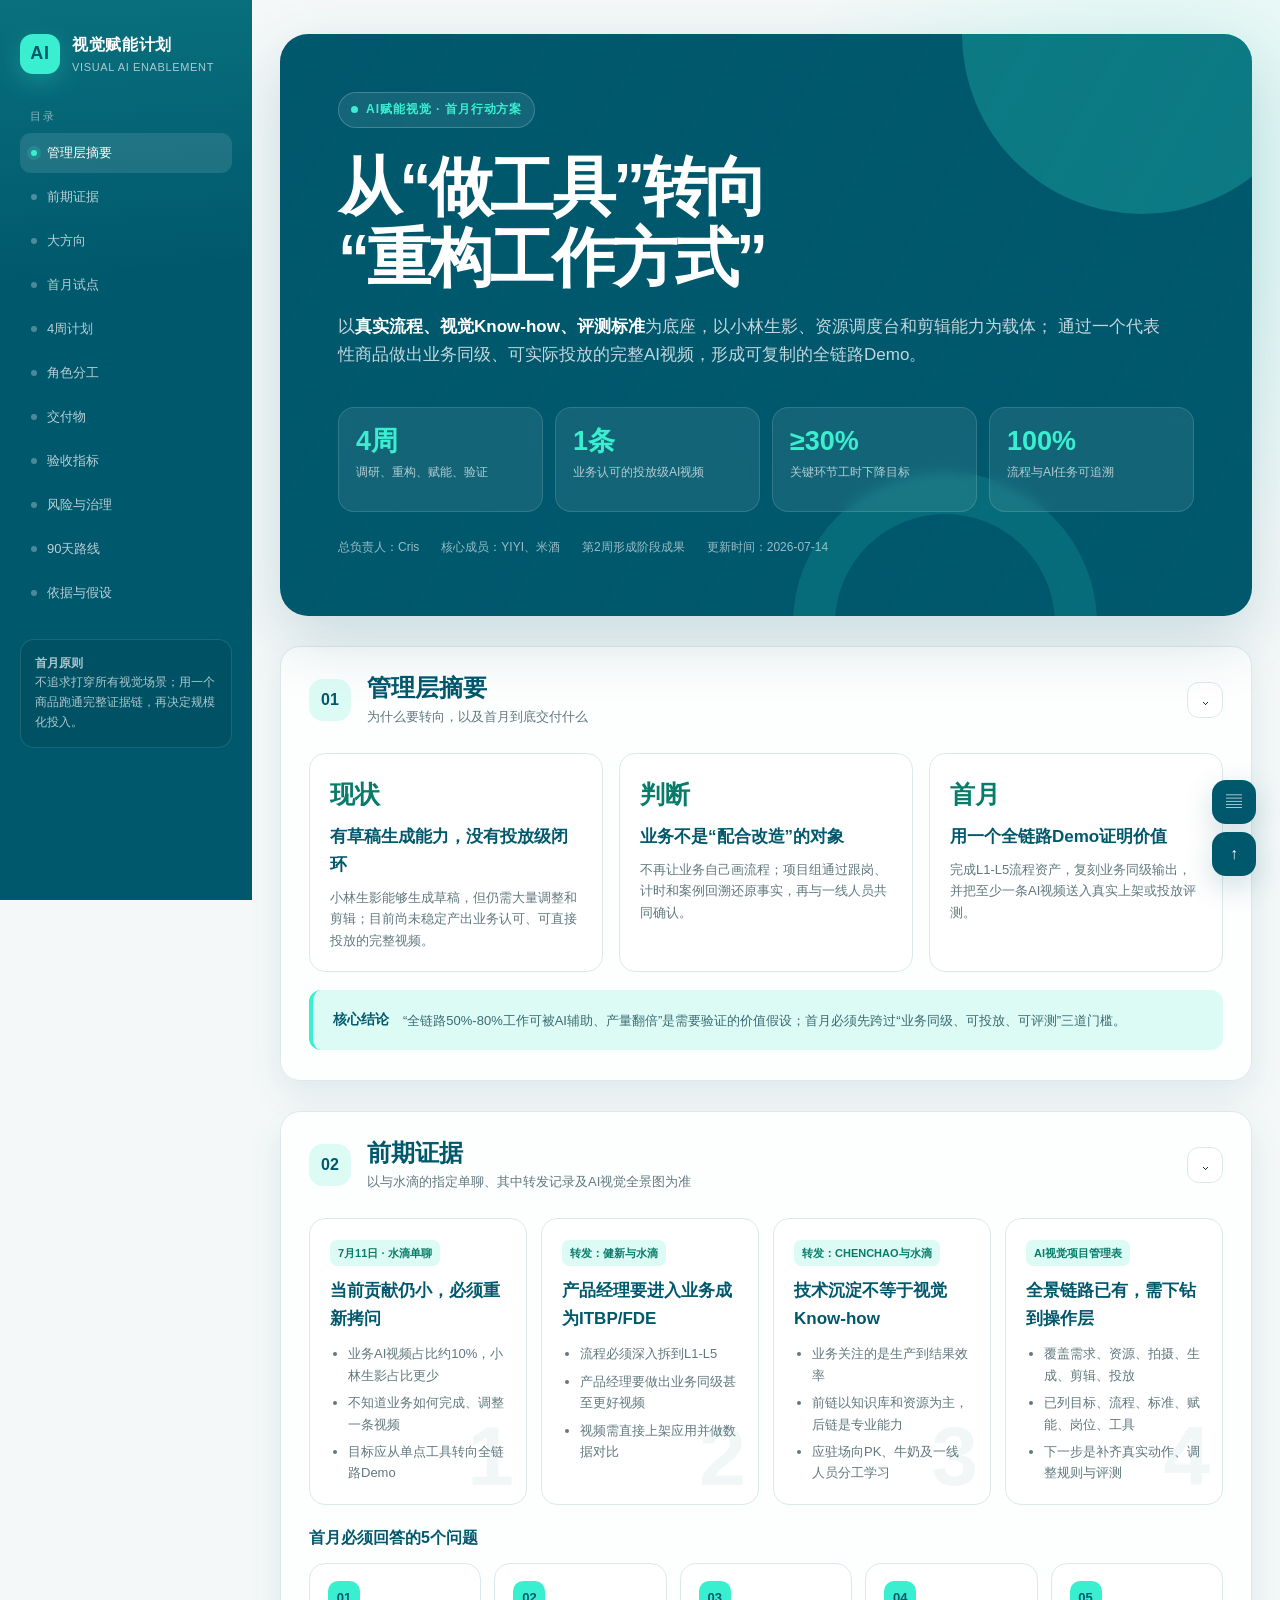
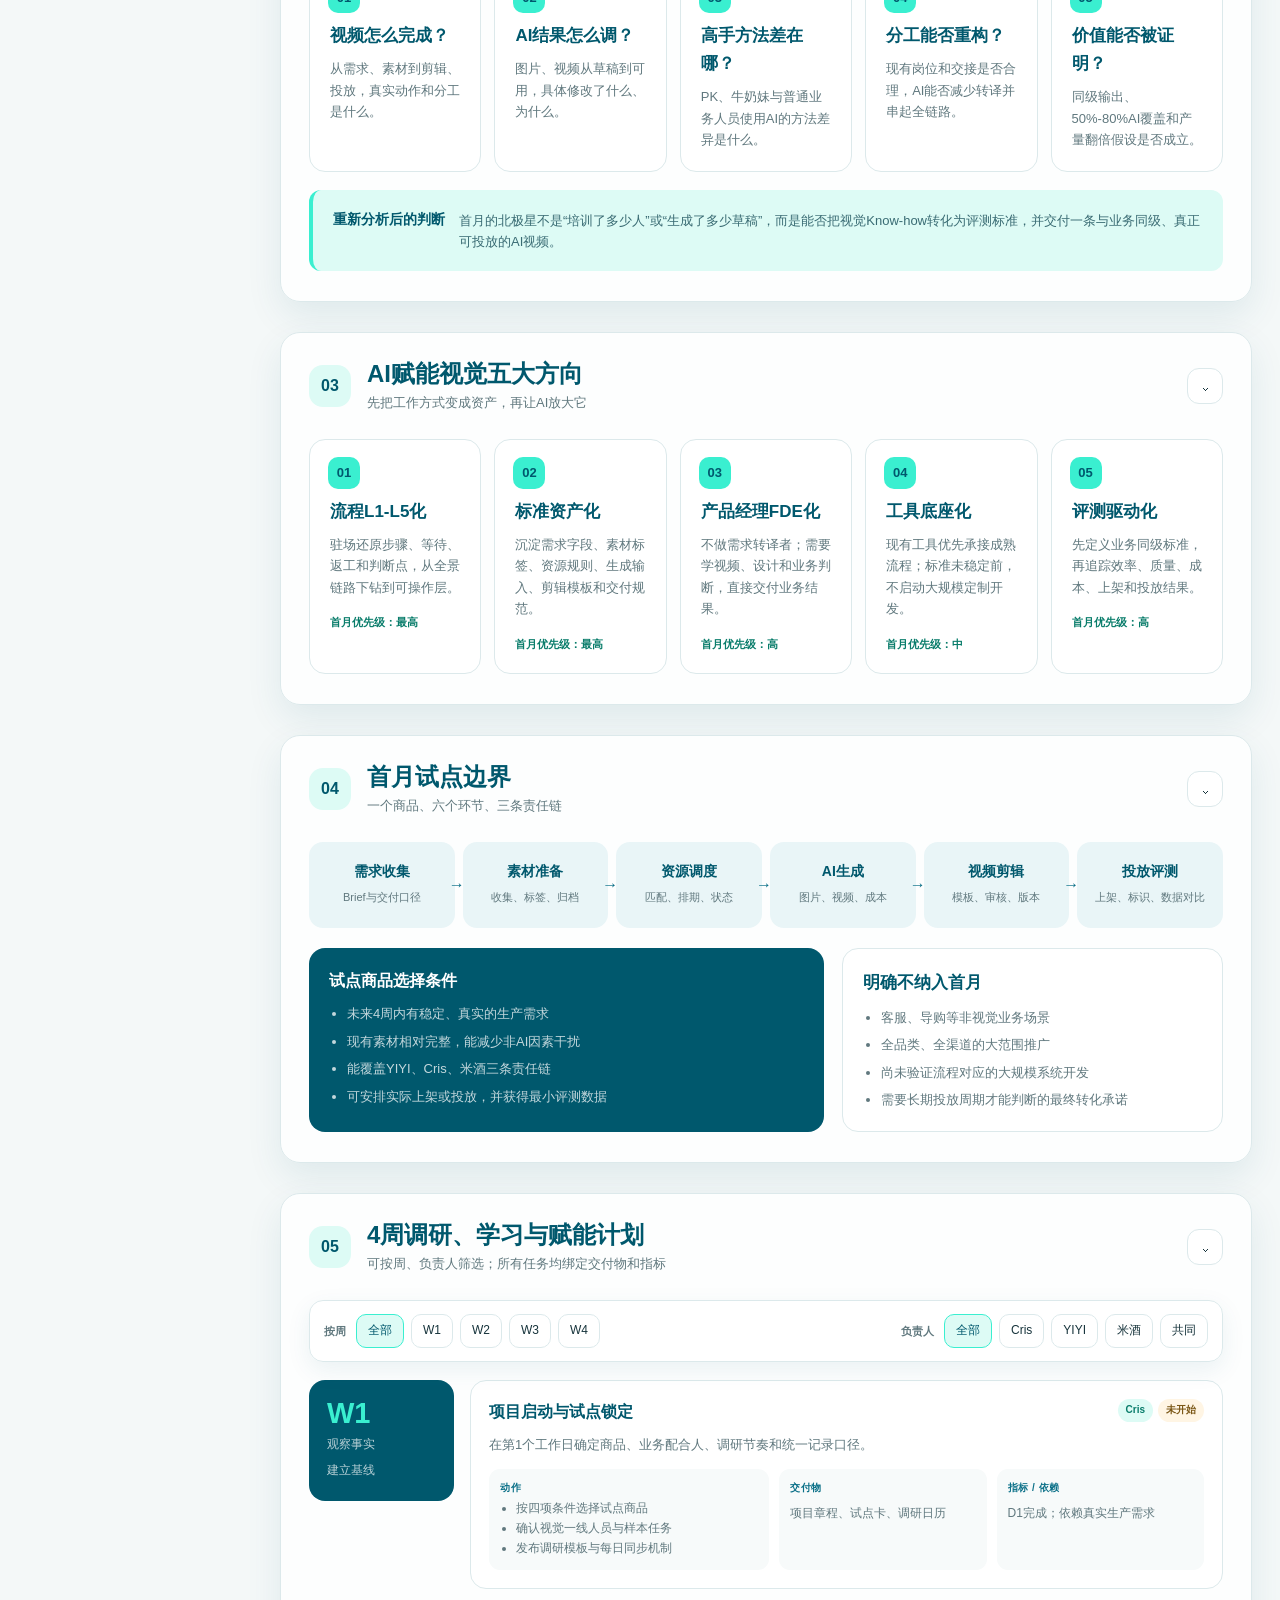
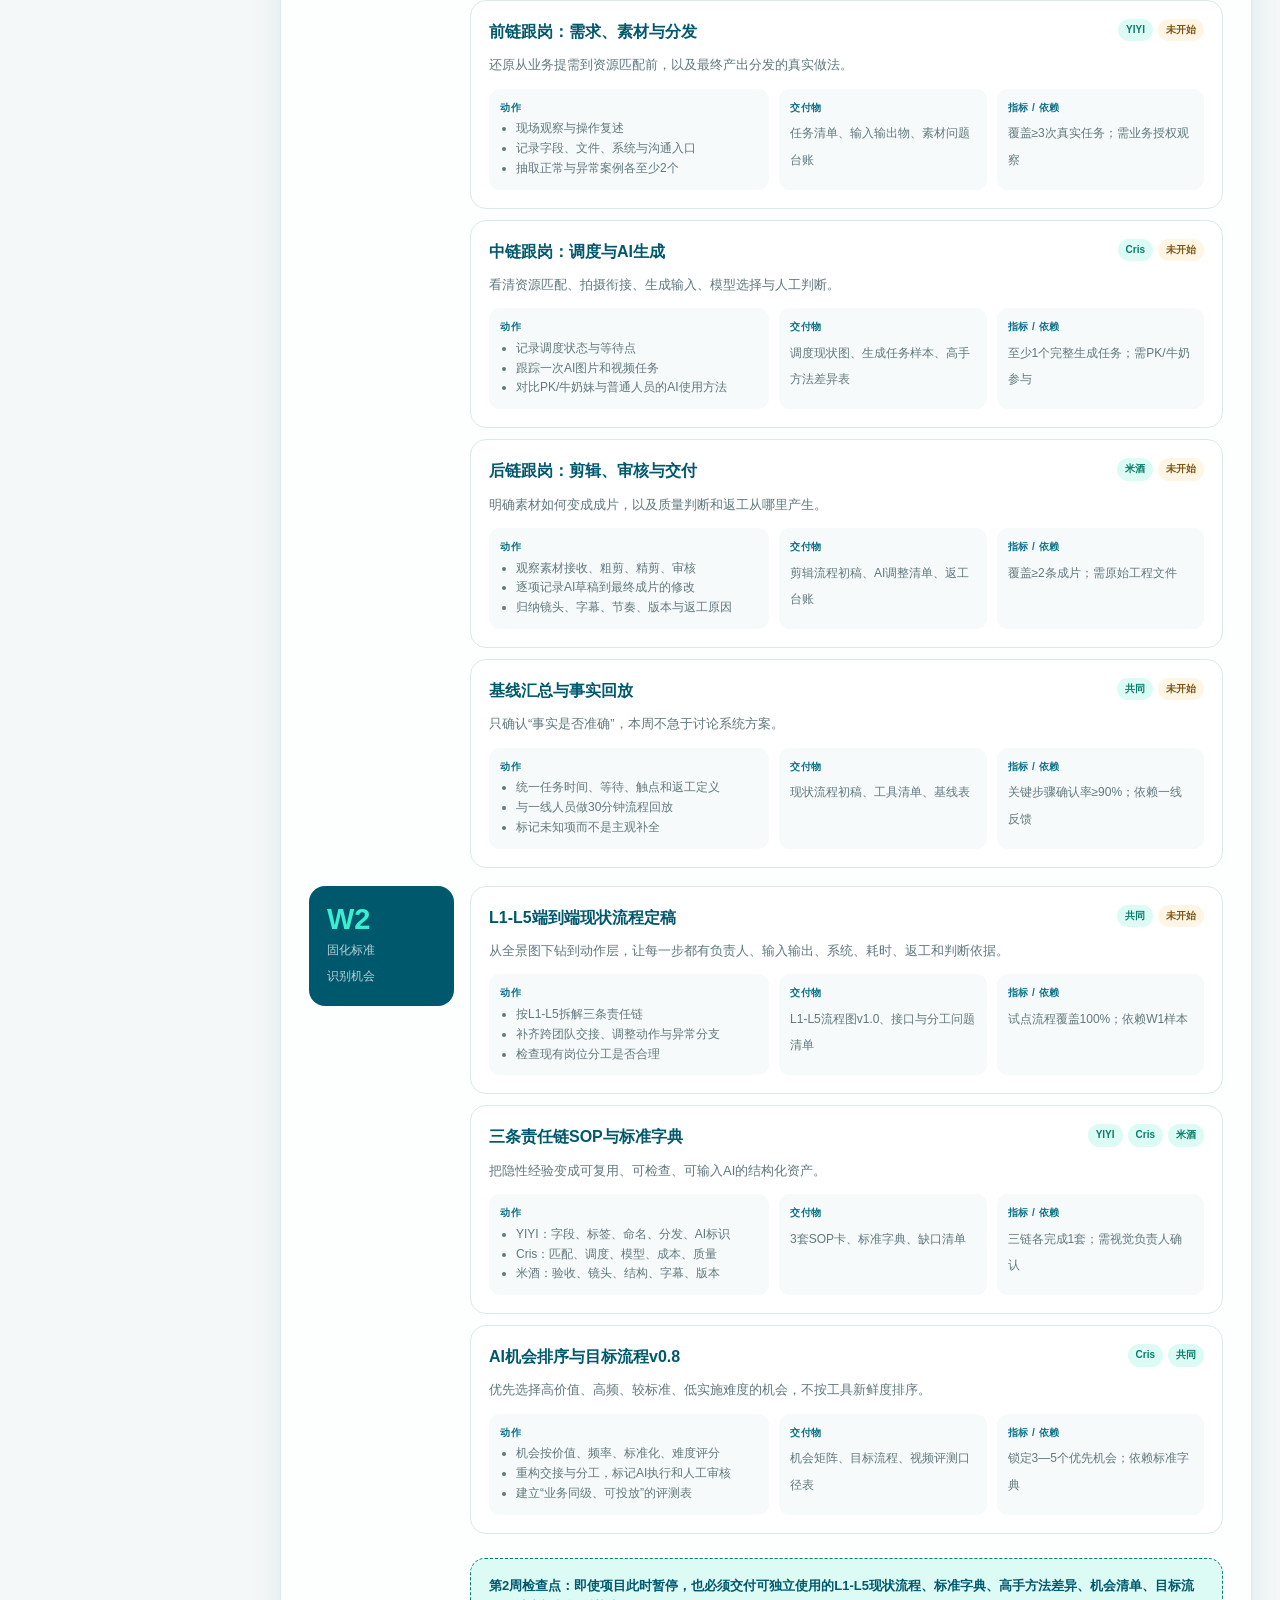
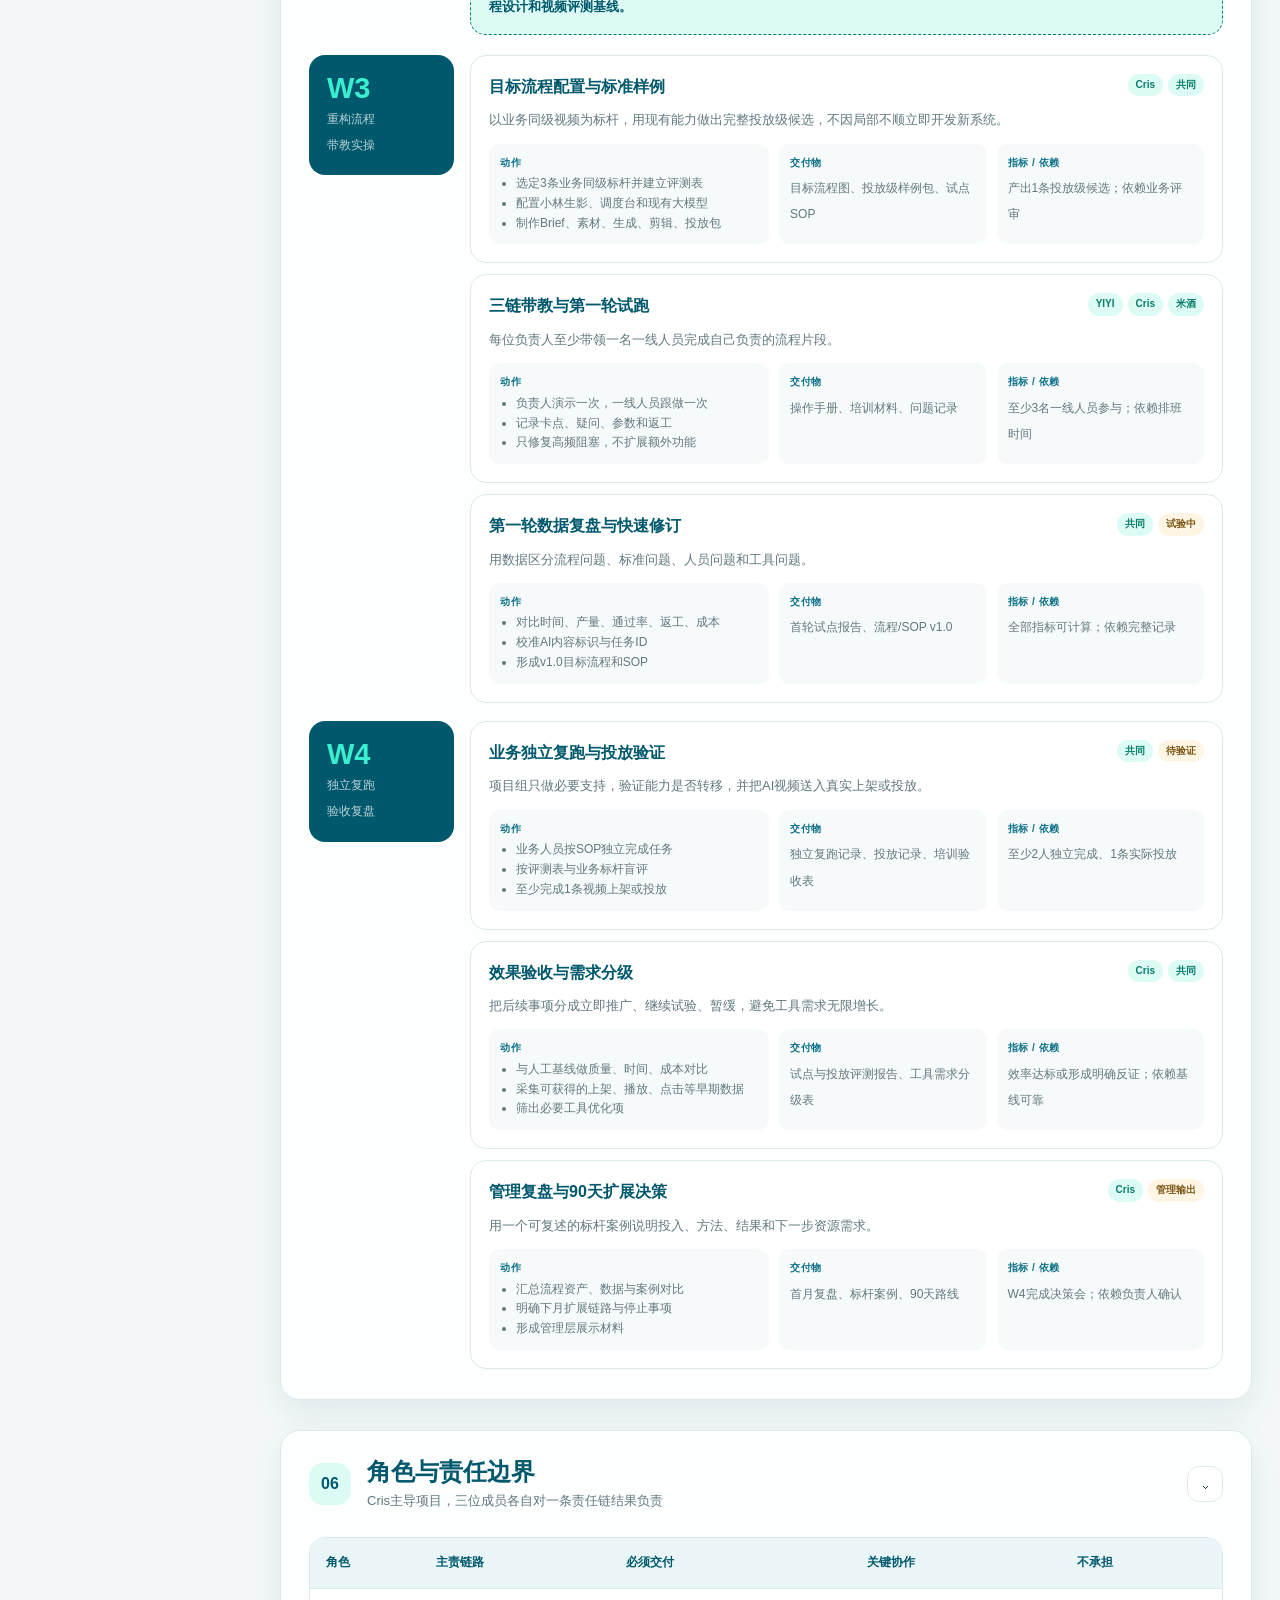
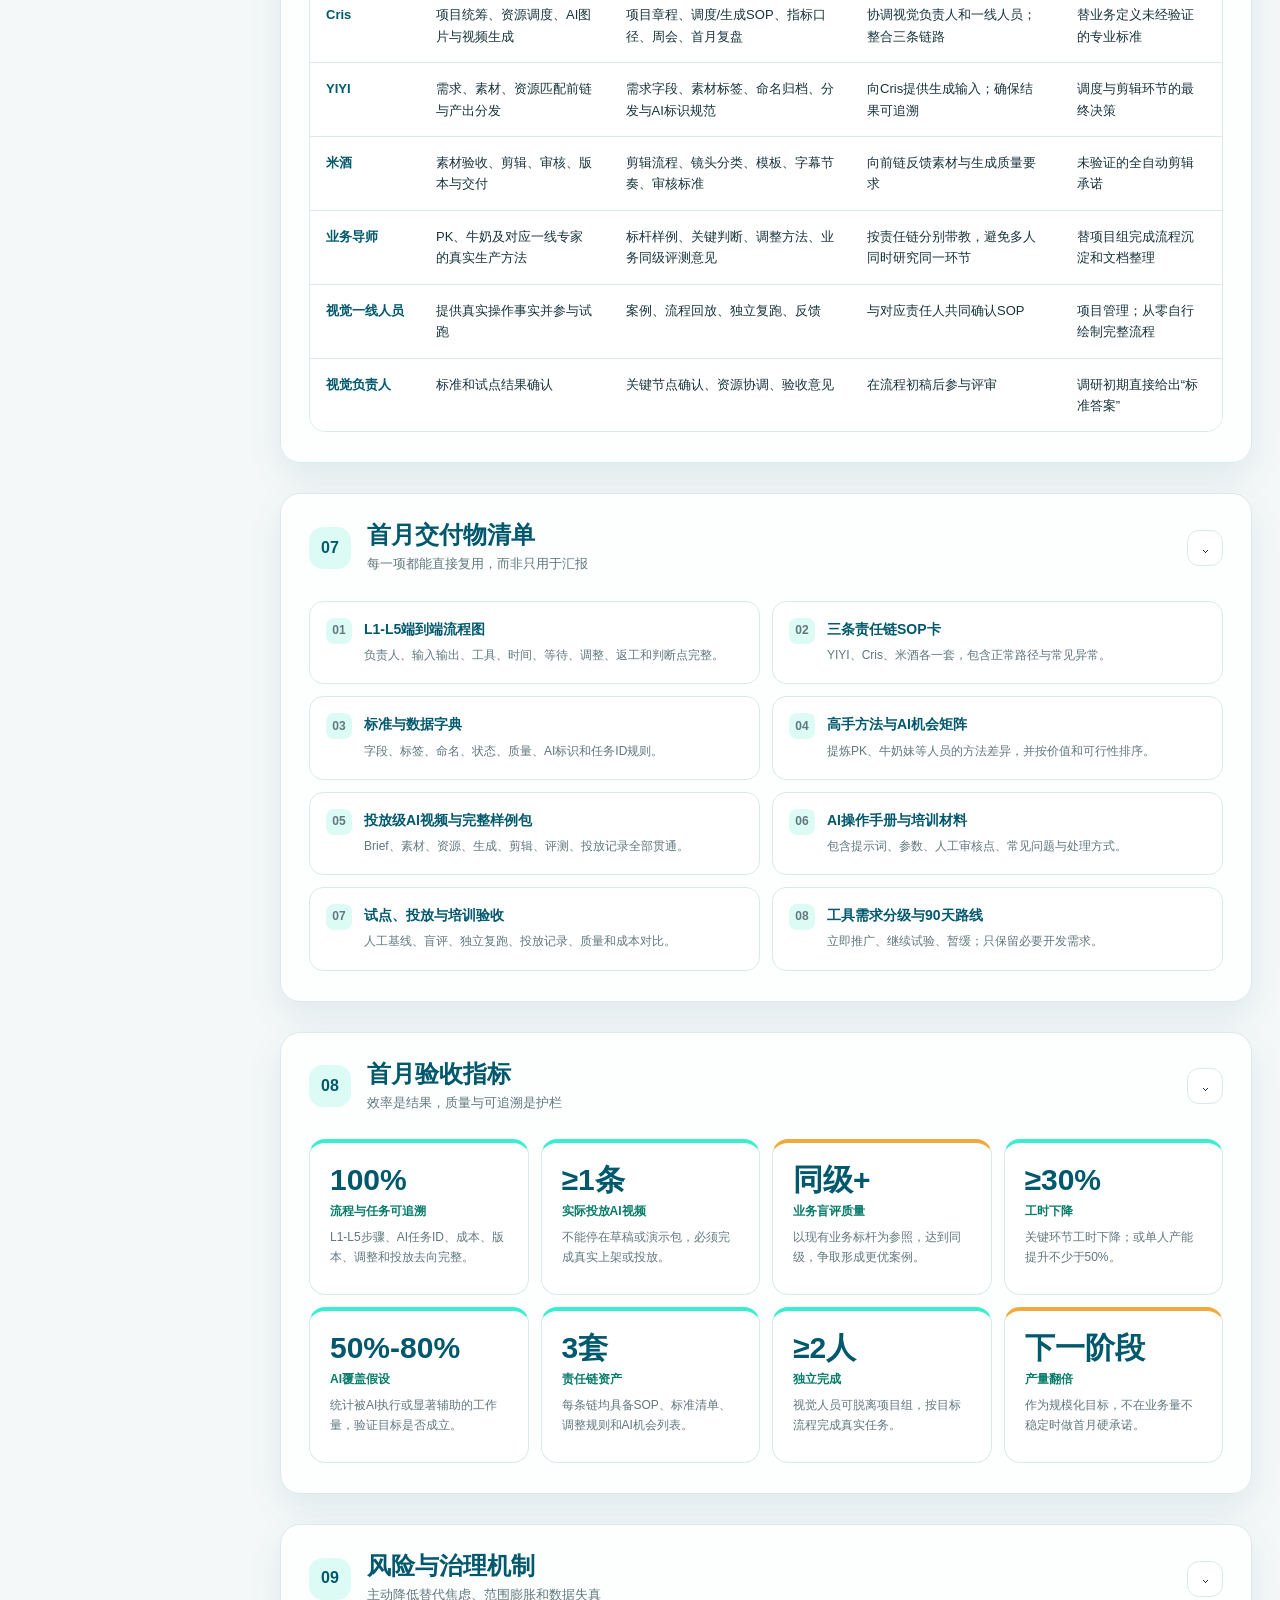
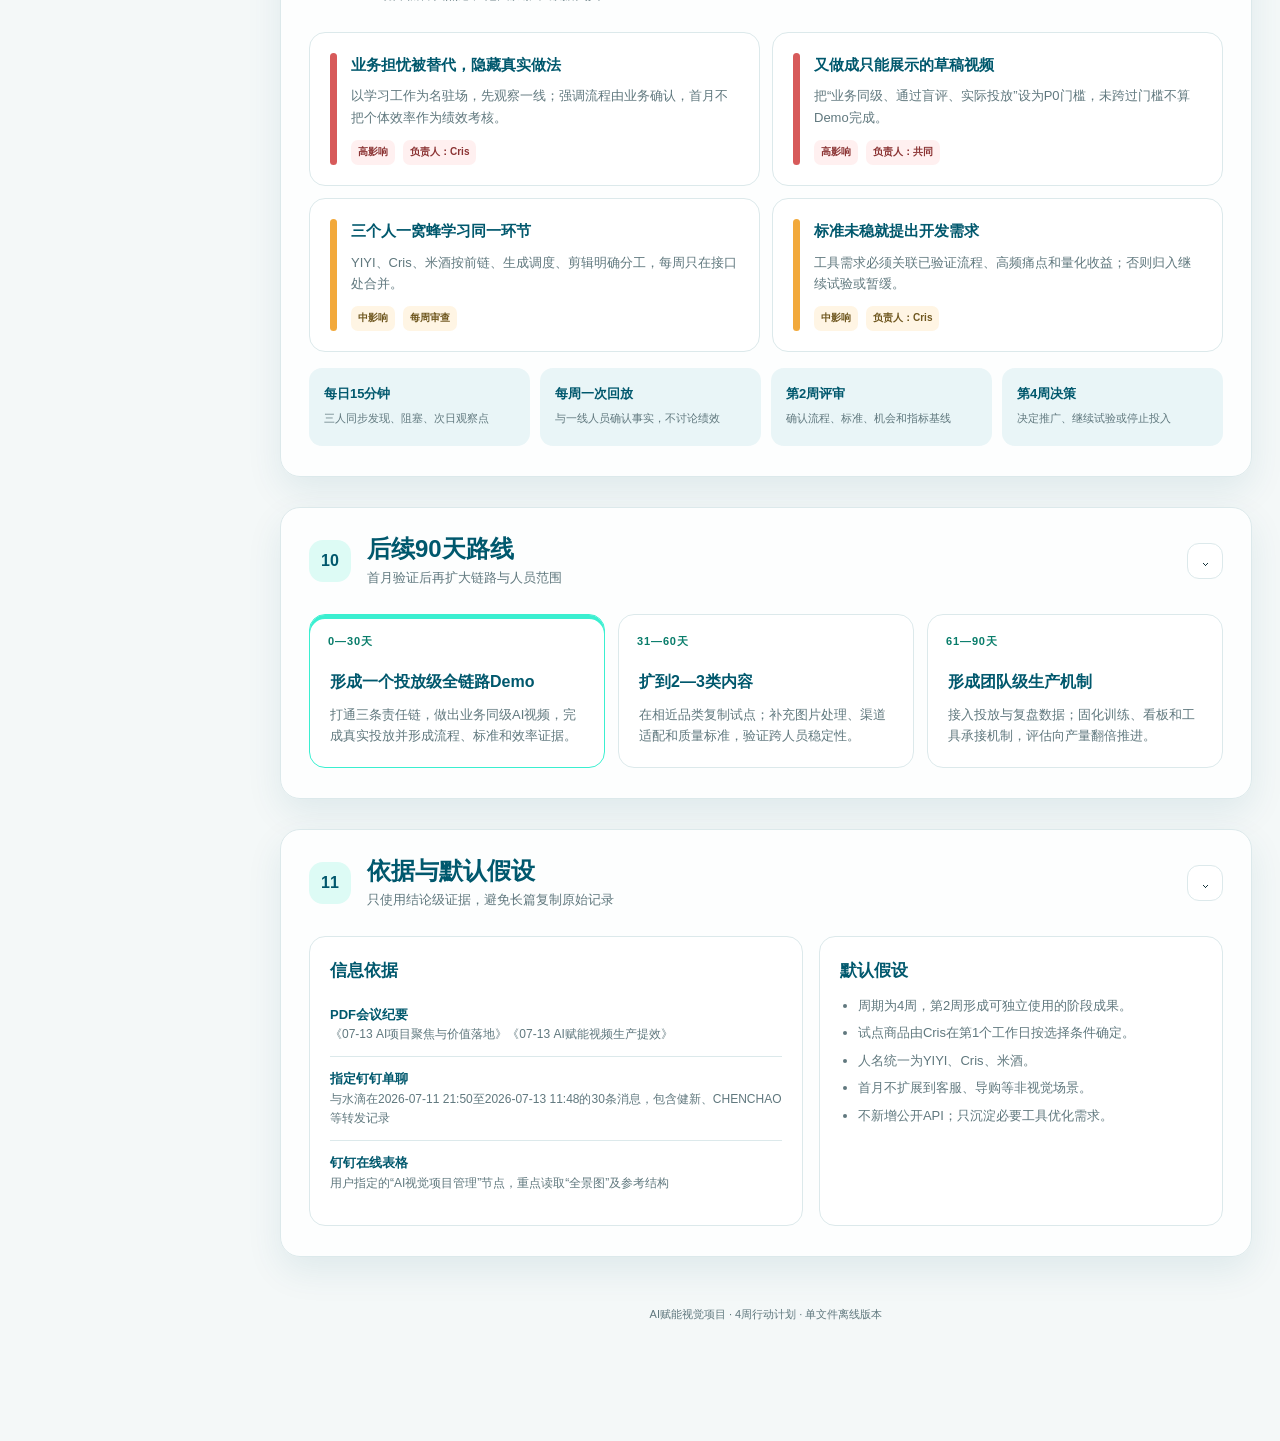
==== ai-visual-action-plan/index.html @ 8aa8d001 "feat: add AI visual enablement action plan" ====
<!doctype html>
<html lang="zh-CN">
<head>
  <meta charset="utf-8">
  <meta name="viewport" content="width=device-width, initial-scale=1">
  <meta name="description" content="AI赋能视觉大方向、首月试点与4周调研学习赋能计划">
  <title>AI赋能视觉大方向与4周行动计划</title>
  <style>
    :root {
      --green: #3AEFD0;
      --green-soft: #DDFBF5;
      --green-deep: #087C6A;
      --blue: #00586D;
      --blue-2: #0B7088;
      --blue-soft: #E9F5F7;
      --ink: #17343C;
      --muted: #60787E;
      --line: #DCE9EB;
      --surface: #FFFFFF;
      --bg: #F4F8F8;
      --amber: #F2A93B;
      --amber-soft: #FFF5E4;
      --red: #D75A5A;
      --red-soft: #FFF0F0;
      --shadow: 0 14px 36px rgba(0, 88, 109, .09);
      --radius: 20px;
      --sidebar: 252px;
    }

    * { box-sizing: border-box; }
    html { scroll-behavior: smooth; }
    body {
      margin: 0;
      color: var(--ink);
      background:
        radial-gradient(circle at 90% 2%, rgba(58, 239, 208, .16), transparent 24rem),
        var(--bg);
      font-family: "Microsoft YaHei", "PingFang SC", "Noto Sans CJK SC", Arial, sans-serif;
      line-height: 1.65;
    }
    button, input { font: inherit; }
    button { color: inherit; }
    a { color: inherit; }
    :focus-visible { outline: 3px solid rgba(58, 239, 208, .75); outline-offset: 3px; }

    .scroll-progress {
      position: fixed;
      inset: 0 auto auto 0;
      z-index: 100;
      width: 0;
      height: 4px;
      background: linear-gradient(90deg, var(--green), #8FF9E8);
      box-shadow: 0 0 16px rgba(58, 239, 208, .7);
    }

    .layout { min-height: 100vh; }
    .sidebar {
      position: fixed;
      inset: 0 auto 0 0;
      z-index: 20;
      width: var(--sidebar);
      padding: 32px 20px 24px;
      color: #fff;
      background:
        linear-gradient(175deg, rgba(58, 239, 208, .16), transparent 31%),
        var(--blue);
      overflow-y: auto;
    }
    .brand {
      display: flex;
      align-items: center;
      gap: 12px;
      margin-bottom: 30px;
      font-weight: 800;
      letter-spacing: .04em;
    }
    .brand-mark {
      display: grid;
      place-items: center;
      width: 40px;
      height: 40px;
      border-radius: 13px;
      color: var(--blue);
      background: var(--green);
      font-size: 18px;
      box-shadow: 0 8px 24px rgba(58, 239, 208, .25);
    }
    .brand small { display: block; color: rgba(255,255,255,.65); font-size: 11px; font-weight: 500; }
    .side-label {
      margin: 20px 10px 8px;
      color: rgba(255,255,255,.52);
      font-size: 11px;
      letter-spacing: .16em;
    }
    .toc { display: grid; gap: 4px; }
    .toc a {
      display: flex;
      align-items: center;
      gap: 10px;
      min-height: 40px;
      padding: 8px 11px;
      border-radius: 11px;
      color: rgba(255,255,255,.72);
      text-decoration: none;
      font-size: 13px;
      transition: .2s ease;
    }
    .toc a::before {
      content: "";
      width: 6px;
      height: 6px;
      border-radius: 50%;
      background: rgba(255,255,255,.3);
    }
    .toc a:hover, .toc a.active { color: #fff; background: rgba(255,255,255,.11); }
    .toc a.active::before { background: var(--green); box-shadow: 0 0 0 4px rgba(58,239,208,.16); }
    .side-note {
      margin-top: 26px;
      padding: 14px;
      border: 1px solid rgba(255,255,255,.12);
      border-radius: 14px;
      color: rgba(255,255,255,.68);
      background: rgba(0,0,0,.08);
      font-size: 12px;
    }

    .main { margin-left: var(--sidebar); }
    .content { width: calc(100% - 56px); max-width: 1180px; margin: 0 auto; padding: 34px 0 96px; }
    .mobile-toc { display: none; }

    .hero {
      position: relative;
      overflow: hidden;
      min-height: 480px;
      padding: 58px;
      border-radius: 28px;
      color: #fff;
      background:
        linear-gradient(120deg, rgba(0, 88, 109, .96), rgba(0, 88, 109, .8)),
        var(--blue);
      box-shadow: 0 24px 64px rgba(0,88,109,.18);
    }
    .hero::before, .hero::after {
      content: "";
      position: absolute;
      border-radius: 50%;
      pointer-events: none;
    }
    .hero::before { width: 360px; height: 360px; right: -70px; top: -180px; background: rgba(58,239,208,.22); }
    .hero::after { width: 220px; height: 220px; right: 155px; bottom: -160px; border: 42px solid rgba(58,239,208,.13); }
    .eyebrow {
      display: inline-flex;
      align-items: center;
      gap: 8px;
      padding: 7px 12px;
      border: 1px solid rgba(255,255,255,.2);
      border-radius: 999px;
      color: var(--green);
      background: rgba(255,255,255,.08);
      font-size: 12px;
      font-weight: 700;
      letter-spacing: .08em;
    }
    .eyebrow::before { content: ""; width: 7px; height: 7px; border-radius: 50%; background: currentColor; }
    .hero h1 {
      max-width: 820px;
      margin: 24px 0 18px;
      font-size: clamp(38px, 5vw, 66px);
      line-height: 1.12;
      letter-spacing: -.04em;
    }
    .hero-lead { max-width: 830px; margin: 0; color: rgba(255,255,255,.76); font-size: 17px; }
    .hero-lead strong { color: #fff; }
    .hero-metrics { display: grid; grid-template-columns: repeat(4, minmax(0, 1fr)); gap: 12px; margin-top: 38px; }
    .hero-metric {
      position: relative;
      z-index: 1;
      min-height: 105px;
      padding: 17px;
      border: 1px solid rgba(255,255,255,.13);
      border-radius: 16px;
      background: rgba(255,255,255,.075);
      backdrop-filter: blur(6px);
    }
    .hero-metric b { display: block; color: var(--green); font-size: 27px; line-height: 1.2; }
    .hero-metric span { color: rgba(255,255,255,.68); font-size: 12px; }
    .hero-footer { display: flex; flex-wrap: wrap; gap: 10px 22px; margin-top: 26px; color: rgba(255,255,255,.6); font-size: 12px; }

    .section {
      margin-top: 30px;
      border: 1px solid var(--line);
      border-radius: var(--radius);
      background: rgba(255,255,255,.86);
      box-shadow: var(--shadow);
      scroll-margin-top: 18px;
    }
    .section-heading {
      display: flex;
      align-items: center;
      justify-content: space-between;
      gap: 18px;
      padding: 26px 28px;
      cursor: pointer;
    }
    .section-heading > div:first-child { display: flex; align-items: center; gap: 16px; }
    .section-index {
      display: grid;
      place-items: center;
      flex: 0 0 auto;
      width: 42px;
      height: 42px;
      border-radius: 14px;
      color: var(--blue);
      background: var(--green-soft);
      font-weight: 900;
    }
    .section-heading h2 { margin: 0; color: var(--blue); font-size: 24px; line-height: 1.25; }
    .section-heading p { margin: 3px 0 0; color: var(--muted); font-size: 13px; }
    .collapse-btn {
      display: grid;
      place-items: center;
      flex: 0 0 auto;
      width: 36px;
      height: 36px;
      border: 1px solid var(--line);
      border-radius: 12px;
      background: #fff;
      cursor: pointer;
    }
    .collapse-btn span { transition: transform .2s ease; }
    .section.is-collapsed .collapse-btn span { transform: rotate(-90deg); }
    .section-body { padding: 0 28px 30px; }
    .section.is-collapsed .section-body { display: none; }

    .grid-3 { display: grid; grid-template-columns: repeat(3, minmax(0,1fr)); gap: 16px; }
    .grid-4 { display: grid; grid-template-columns: repeat(4, minmax(0,1fr)); gap: 14px; }
    .card {
      padding: 20px;
      border: 1px solid var(--line);
      border-radius: 16px;
      background: var(--surface);
    }
    .card h3 { margin: 0 0 8px; color: var(--blue); font-size: 17px; }
    .card p { margin: 0; color: var(--muted); font-size: 13px; }
    .card .number { display: block; margin-bottom: 7px; color: var(--green-deep); font-size: 25px; font-weight: 900; }
    .callout {
      display: grid;
      grid-template-columns: auto 1fr;
      gap: 14px;
      margin-top: 18px;
      padding: 18px 20px;
      border-left: 4px solid var(--green);
      border-radius: 12px;
      color: var(--blue);
      background: var(--green-soft);
    }
    .callout strong { font-size: 14px; }
    .callout p { margin: 2px 0 0; color: #396B73; font-size: 13px; }

    .evidence-card { position: relative; overflow: hidden; min-height: 176px; }
    .evidence-card::after { content: attr(data-no); position: absolute; right: 12px; bottom: -22px; color: rgba(0,88,109,.055); font-size: 84px; font-weight: 900; }
    .source-tag { display: inline-block; margin-bottom: 11px; padding: 4px 8px; border-radius: 7px; color: var(--green-deep); background: var(--green-soft); font-size: 11px; font-weight: 700; }
    .evidence-card ul, .compact-list { margin: 10px 0 0; padding-left: 18px; color: var(--muted); font-size: 13px; }
    .evidence-card li + li, .compact-list li + li { margin-top: 6px; }

    .direction-grid { display: grid; grid-template-columns: repeat(5, minmax(0,1fr)); gap: 13px; }
    .direction-card { position: relative; padding-top: 58px; }
    .direction-icon {
      position: absolute;
      top: 17px;
      left: 18px;
      display: grid;
      place-items: center;
      width: 32px;
      height: 32px;
      border-radius: 10px;
      color: var(--blue);
      background: var(--green);
      font-size: 13px;
      font-weight: 900;
    }
    .direction-card .priority { display: block; margin-top: 15px; color: var(--green-deep); font-size: 11px; font-weight: 800; }

    .pilot-flow {
      display: grid;
      grid-template-columns: repeat(6, minmax(0,1fr));
      gap: 8px;
      margin-bottom: 20px;
    }
    .flow-step { position: relative; padding: 18px 12px; border-radius: 14px; text-align: center; background: var(--blue-soft); }
    .flow-step:not(:last-child)::after { content: "→"; position: absolute; z-index: 2; right: -10px; top: 50%; color: var(--blue-2); font-weight: 900; transform: translateY(-50%); }
    .flow-step b { display: block; color: var(--blue); font-size: 14px; }
    .flow-step span { color: var(--muted); font-size: 11px; }
    .selection-rule { display: grid; grid-template-columns: 1.35fr 1fr; gap: 18px; }
    .rule-box { padding: 20px; border-radius: 16px; background: var(--blue); color: #fff; }
    .rule-box h3 { margin: 0 0 9px; font-size: 16px; }
    .rule-box ul { margin: 0; padding-left: 18px; color: rgba(255,255,255,.76); font-size: 13px; }
    .rule-box li + li { margin-top: 6px; }

    .plan-toolbar {
      position: sticky;
      top: 8px;
      z-index: 10;
      display: flex;
      align-items: center;
      justify-content: space-between;
      gap: 18px;
      margin-bottom: 18px;
      padding: 13px 14px;
      border: 1px solid var(--line);
      border-radius: 14px;
      background: rgba(255,255,255,.94);
      box-shadow: 0 8px 24px rgba(0,88,109,.08);
      backdrop-filter: blur(10px);
    }
    .filter-group { display: flex; flex-wrap: wrap; align-items: center; gap: 7px; }
    .filter-label { margin-right: 3px; color: var(--muted); font-size: 11px; font-weight: 700; }
    .filter-btn, .tool-btn {
      min-height: 34px;
      padding: 6px 11px;
      border: 1px solid var(--line);
      border-radius: 10px;
      background: #fff;
      cursor: pointer;
      font-size: 12px;
      transition: .2s ease;
    }
    .filter-btn:hover, .filter-btn.active, .tool-btn:hover { color: var(--blue); border-color: var(--green); background: var(--green-soft); }
    .plan-list { display: grid; gap: 18px; }
    .week-block { display: grid; grid-template-columns: 145px 1fr; gap: 16px; }
    .week-title {
      position: sticky;
      top: 79px;
      align-self: start;
      padding: 18px;
      border-radius: 16px;
      color: #fff;
      background: var(--blue);
    }
    .week-title b { display: block; color: var(--green); font-size: 29px; line-height: 1.1; }
    .week-title span { font-size: 12px; color: rgba(255,255,255,.72); }
    .week-tasks { display: grid; gap: 11px; }
    .task-card {
      padding: 18px;
      border: 1px solid var(--line);
      border-radius: 16px;
      background: #fff;
      transition: transform .2s ease, box-shadow .2s ease;
    }
    .task-card:hover { transform: translateY(-2px); box-shadow: 0 12px 28px rgba(0,88,109,.08); }
    .task-card[hidden], .week-block[hidden] { display: none; }
    .task-top { display: flex; align-items: flex-start; justify-content: space-between; gap: 12px; }
    .task-top h3 { margin: 0; color: var(--blue); font-size: 16px; }
    .pills { display: flex; flex-wrap: wrap; gap: 5px; }
    .pill { padding: 3px 8px; border-radius: 999px; color: var(--green-deep); background: var(--green-soft); font-size: 10px; font-weight: 800; }
    .pill.status { color: #7B5716; background: var(--amber-soft); }
    .task-goal { margin: 9px 0 13px; color: var(--muted); font-size: 13px; }
    .task-fields { display: grid; grid-template-columns: 1.35fr 1fr 1fr; gap: 10px; }
    .task-field { padding: 11px; border-radius: 11px; background: #F7FAFA; }
    .task-field b { display: block; margin-bottom: 3px; color: var(--blue-2); font-size: 10px; letter-spacing: .06em; }
    .task-field span, .task-field li { color: var(--muted); font-size: 12px; }
    .task-field ul { margin: 0; padding-left: 16px; }
    .task-field.wide { grid-column: span 1; }
    .checkpoint {
      margin: 6px 0 2px 161px;
      padding: 16px 18px;
      border: 1px dashed var(--green-deep);
      border-radius: 15px;
      color: var(--blue);
      background: var(--green-soft);
      font-size: 13px;
      font-weight: 700;
    }

    .table-wrap { overflow-x: auto; border: 1px solid var(--line); border-radius: 16px; }
    table { width: 100%; border-collapse: collapse; min-width: 760px; background: #fff; }
    th, td { padding: 15px 16px; border-bottom: 1px solid var(--line); text-align: left; vertical-align: top; font-size: 13px; }
    th { color: var(--blue); background: var(--blue-soft); font-size: 12px; }
    tr:last-child td { border-bottom: 0; }
    td:first-child { color: var(--blue); font-weight: 800; white-space: nowrap; }

    .deliverable-grid { display: grid; grid-template-columns: repeat(2, minmax(0,1fr)); gap: 12px; }
    .check-item {
      display: grid;
      grid-template-columns: auto 1fr;
      gap: 12px;
      padding: 16px;
      border: 1px solid var(--line);
      border-radius: 14px;
      background: #fff;
    }
    .check-box { display: grid; place-items: center; width: 26px; height: 26px; border-radius: 8px; color: var(--blue); background: var(--green-soft); font-weight: 900; }
    .check-item b { display: block; color: var(--blue); font-size: 14px; }
    .check-item span { color: var(--muted); font-size: 12px; }

    .metric-grid { display: grid; grid-template-columns: repeat(4, minmax(0,1fr)); gap: 12px; }
    .metric-card { min-height: 156px; }
    .metric-card .metric-value { display: block; color: var(--blue); font-size: 30px; font-weight: 900; line-height: 1.1; }
    .metric-card .metric-label { display: block; margin: 6px 0; color: var(--green-deep); font-size: 12px; font-weight: 800; }
    .metric-card p { font-size: 12px; }
    .metric-card.guardrail { border-top: 4px solid var(--amber); }
    .metric-card.primary { border-top: 4px solid var(--green); }

    .risk-grid { display: grid; grid-template-columns: repeat(2, minmax(0,1fr)); gap: 12px; }
    .risk-card { display: grid; grid-template-columns: 7px 1fr; gap: 14px; }
    .risk-bar { border-radius: 999px; background: var(--amber); }
    .risk-card.high .risk-bar { background: var(--red); }
    .risk-card h3 { font-size: 15px; }
    .risk-meta { display: flex; gap: 8px; margin-top: 12px; }
    .risk-meta span { padding: 4px 7px; border-radius: 7px; color: #6F571F; background: var(--amber-soft); font-size: 10px; font-weight: 700; }
    .risk-card.high .risk-meta span { color: #8B3333; background: var(--red-soft); }
    .cadence { display: grid; grid-template-columns: repeat(4, minmax(0,1fr)); gap: 10px; margin-top: 16px; }
    .cadence div { padding: 15px; border-radius: 13px; color: var(--blue); background: var(--blue-soft); }
    .cadence b { display: block; font-size: 13px; }
    .cadence span { color: var(--muted); font-size: 11px; }

    .roadmap { display: grid; grid-template-columns: repeat(3, minmax(0,1fr)); gap: 13px; }
    .roadmap-card { position: relative; padding-top: 54px; }
    .roadmap-card::before { content: attr(data-stage); position: absolute; top: 17px; left: 18px; color: var(--green-deep); font-size: 11px; font-weight: 900; letter-spacing: .08em; }
    .roadmap-card.current { border-color: var(--green); box-shadow: inset 0 4px 0 var(--green); }
    .roadmap-card h3 { font-size: 16px; }

    .assumptions { display: grid; grid-template-columns: 1.1fr .9fr; gap: 16px; }
    .source-list { margin: 0; padding: 0; list-style: none; }
    .source-list li { padding: 11px 0; border-bottom: 1px solid var(--line); color: var(--muted); font-size: 12px; }
    .source-list li:last-child { border-bottom: 0; }
    .source-list b { display: block; color: var(--blue); font-size: 13px; }

    .footer { margin-top: 26px; padding: 22px 8px; color: var(--muted); text-align: center; font-size: 11px; }
    .floating-actions { position: fixed; right: 24px; bottom: 24px; z-index: 30; display: grid; gap: 8px; }
    .float-btn {
      display: grid;
      place-items: center;
      width: 44px;
      height: 44px;
      border: 0;
      border-radius: 14px;
      color: #fff;
      background: var(--blue);
      box-shadow: 0 10px 30px rgba(0,88,109,.2);
      cursor: pointer;
    }
    .float-btn:hover { color: var(--blue); background: var(--green); }

    @media (max-width: 1080px) {
      :root { --sidebar: 220px; }
      .content { width: calc(100% - 34px); max-width: 1040px; }
      .hero { padding: 42px; }
      .direction-grid { grid-template-columns: repeat(3, minmax(0,1fr)); }
      .metric-grid { grid-template-columns: repeat(2, minmax(0,1fr)); }
      .task-fields { grid-template-columns: 1fr 1fr; }
      .task-field:first-child { grid-column: span 2; }
    }

    @media (max-width: 760px) {
      .sidebar { display: none; }
      .main { margin-left: 0; }
      .content { width: calc(100% - 22px); max-width: 720px; padding-top: 12px; }
      .mobile-toc { display: block; margin-bottom: 11px; border: 1px solid var(--line); border-radius: 14px; background: #fff; }
      .mobile-toc summary { padding: 13px 15px; color: var(--blue); cursor: pointer; font-size: 13px; font-weight: 800; }
      .mobile-toc nav { display: grid; grid-template-columns: 1fr 1fr; gap: 2px; padding: 0 10px 12px; }
      .mobile-toc a { padding: 8px; border-radius: 8px; color: var(--muted); text-decoration: none; font-size: 11px; }
      .mobile-toc a:hover { background: var(--green-soft); }
      .hero { min-height: 0; padding: 30px 22px; border-radius: 21px; }
      .hero h1 { margin-top: 18px; font-size: 38px; }
      .hero-lead { font-size: 14px; }
      .hero-metrics { grid-template-columns: repeat(2, minmax(0,1fr)); }
      .hero-metric { min-width: 0; min-height: 94px; overflow-wrap: anywhere; }
      .hero-footer { gap: 7px 14px; }
      .section { margin-top: 18px; }
      .section-heading { padding: 21px 18px; }
      .section-heading h2 { font-size: 19px; }
      .section-heading p { display: none; }
      .section-body { padding: 0 18px 22px; }
      .grid-3, .grid-4, .direction-grid, .selection-rule, .deliverable-grid, .risk-grid, .roadmap, .assumptions { grid-template-columns: 1fr; }
      .pilot-flow { grid-template-columns: 1fr 1fr; }
      .flow-step:not(:last-child)::after { content: none; }
      .plan-toolbar { position: static; display: grid; }
      .week-block { grid-template-columns: 1fr; }
      .week-title { position: static; display: flex; align-items: center; gap: 10px; padding: 13px 16px; }
      .week-title b { font-size: 22px; }
      .task-top, .task-fields { display: grid; grid-template-columns: 1fr; }
      .task-field:first-child { grid-column: auto; }
      .checkpoint { margin-left: 0; }
      .metric-grid, .cadence { grid-template-columns: 1fr 1fr; }
      .floating-actions { right: 12px; bottom: 12px; }
      .card, .task-card, .task-field, .section-heading > div:first-child { min-width: 0; }
    }

    @media print {
      @page { size: A4; margin: 14mm; }
      body { background: #fff; color: #18343C; font-size: 10pt; }
      .sidebar, .mobile-toc, .floating-actions, .scroll-progress, .plan-toolbar, .collapse-btn { display: none !important; }
      .main { margin: 0; }
      .content { width: 100%; padding: 0; }
      .hero { min-height: 0; padding: 26px; border-radius: 0; box-shadow: none; print-color-adjust: exact; -webkit-print-color-adjust: exact; }
      .hero h1 { font-size: 30pt; }
      .hero-metrics { grid-template-columns: repeat(4, 1fr); }
      .section { break-inside: avoid; margin-top: 12px; border-radius: 0; box-shadow: none; }
      .section.is-collapsed .section-body { display: block !important; }
      .task-card, .week-block { display: block !important; break-inside: avoid; }
      .week-block { margin-top: 12px; }
      .week-title { position: static; margin-bottom: 8px; }
      .checkpoint { margin-left: 0; }
      .direction-grid, .grid-4 { grid-template-columns: repeat(3, 1fr); }
      .card, .task-card { break-inside: avoid; }
    }
  </style>
</head>
<body>
  <div class="scroll-progress" id="scrollProgress" aria-hidden="true"></div>

  <div class="layout">
    <aside class="sidebar" aria-label="页面目录">
      <div class="brand">
        <div class="brand-mark">AI</div>
        <div>视觉赋能计划<small>VISUAL AI ENABLEMENT</small></div>
      </div>
      <div class="side-label">目录</div>
      <nav class="toc" id="toc">
        <a href="#summary">管理层摘要</a>
        <a href="#evidence">前期证据</a>
        <a href="#direction">大方向</a>
        <a href="#pilot">首月试点</a>
        <a href="#plan">4周计划</a>
        <a href="#roles">角色分工</a>
        <a href="#deliverables">交付物</a>
        <a href="#acceptance">验收指标</a>
        <a href="#risk">风险与治理</a>
        <a href="#roadmap">90天路线</a>
        <a href="#basis">依据与假设</a>
      </nav>
      <div class="side-note">
        <b>首月原则</b><br>
        不追求打穿所有视觉场景；用一个商品跑通完整证据链，再决定规模化投入。
      </div>
    </aside>

    <main class="main">
      <div class="content">
        <details class="mobile-toc">
          <summary>查看目录</summary>
          <nav>
            <a href="#summary">管理层摘要</a><a href="#evidence">前期证据</a>
            <a href="#direction">大方向</a><a href="#pilot">首月试点</a>
            <a href="#plan">4周计划</a><a href="#roles">角色分工</a>
            <a href="#deliverables">交付物</a><a href="#acceptance">验收指标</a>
            <a href="#risk">风险与治理</a><a href="#roadmap">90天路线</a>
          </nav>
        </details>

        <header class="hero" id="top">
          <span class="eyebrow">AI赋能视觉 · 首月行动方案</span>
          <h1>从“做工具”转向<br>“重构工作方式”</h1>
          <p class="hero-lead">
            以<strong>真实流程、视觉Know-how、评测标准</strong>为底座，以小林生影、资源调度台和剪辑能力为载体；
            通过一个代表性商品做出业务同级、可实际投放的完整AI视频，形成可复制的全链路Demo。
          </p>
          <div class="hero-metrics" aria-label="首月关键目标">
            <div class="hero-metric"><b>4周</b><span>调研、重构、赋能、验证</span></div>
            <div class="hero-metric"><b>1条</b><span>业务认可的投放级AI视频</span></div>
            <div class="hero-metric"><b>≥30%</b><span>关键环节工时下降目标</span></div>
            <div class="hero-metric"><b>100%</b><span>流程与AI任务可追溯</span></div>
          </div>
          <div class="hero-footer">
            <span>总负责人：Cris</span>
            <span>核心成员：YIYI、米酒</span>
            <span>第2周形成阶段成果</span>
            <span>更新时间：2026-07-14</span>
          </div>
        </header>

        <section class="section" id="summary">
          <div class="section-heading">
            <div><span class="section-index">01</span><div><h2>管理层摘要</h2><p>为什么要转向，以及首月到底交付什么</p></div></div>
            <button class="collapse-btn" type="button" aria-label="折叠本章节" aria-expanded="true"><span>⌄</span></button>
          </div>
          <div class="section-body">
            <div class="grid-3">
              <article class="card"><span class="number">现状</span><h3>有草稿生成能力，没有投放级闭环</h3><p>小林生影能够生成草稿，但仍需大量调整和剪辑；目前尚未稳定产出业务认可、可直接投放的完整视频。</p></article>
              <article class="card"><span class="number">判断</span><h3>业务不是“配合改造”的对象</h3><p>不再让业务自己画流程；项目组通过跟岗、计时和案例回溯还原事实，再与一线人员共同确认。</p></article>
              <article class="card"><span class="number">首月</span><h3>用一个全链路Demo证明价值</h3><p>完成L1-L5流程资产，复刻业务同级输出，并把至少一条AI视频送入真实上架或投放评测。</p></article>
            </div>
            <div class="callout">
              <strong>核心结论</strong>
              <p>“全链路50%-80%工作可被AI辅助、产量翻倍”是需要验证的价值假设；首月必须先跨过“业务同级、可投放、可评测”三道门槛。</p>
            </div>
          </div>
        </section>

        <section class="section" id="evidence">
          <div class="section-heading">
            <div><span class="section-index">02</span><div><h2>前期证据</h2><p>以与水滴的指定单聊、其中转发记录及AI视觉全景图为准</p></div></div>
            <button class="collapse-btn" type="button" aria-label="折叠本章节" aria-expanded="true"><span>⌄</span></button>
          </div>
          <div class="section-body">
            <div class="grid-4">
              <article class="card evidence-card" data-no="1"><span class="source-tag">7月11日 · 水滴单聊</span><h3>当前贡献仍小，必须重新拷问</h3><ul><li>业务AI视频占比约10%，小林生影占比更少</li><li>不知道业务如何完成、调整一条视频</li><li>目标应从单点工具转向全链路Demo</li></ul></article>
              <article class="card evidence-card" data-no="2"><span class="source-tag">转发：健新与水滴</span><h3>产品经理要进入业务成为ITBP/FDE</h3><ul><li>流程必须深入拆到L1-L5</li><li>产品经理要做出业务同级甚至更好视频</li><li>视频需直接上架应用并做数据对比</li></ul></article>
              <article class="card evidence-card" data-no="3"><span class="source-tag">转发：CHENCHAO与水滴</span><h3>技术沉淀不等于视觉Know-how</h3><ul><li>业务关注的是生产到结果效率</li><li>前链以知识库和资源为主，后链是专业能力</li><li>应驻场向PK、牛奶及一线人员分工学习</li></ul></article>
              <article class="card evidence-card" data-no="4"><span class="source-tag">AI视觉项目管理表</span><h3>全景链路已有，需下钻到操作层</h3><ul><li>覆盖需求、资源、拍摄、生成、剪辑、投放</li><li>已列目标、流程、标准、赋能、岗位、工具</li><li>下一步是补齐真实动作、调整规则与评测</li></ul></article>
            </div>
            <h3 style="margin:20px 0 12px;color:var(--blue);font-size:16px;">首月必须回答的5个问题</h3>
            <div class="direction-grid">
              <article class="card direction-card"><span class="direction-icon">01</span><h3>视频怎么完成？</h3><p>从需求、素材到剪辑、投放，真实动作和分工是什么。</p></article>
              <article class="card direction-card"><span class="direction-icon">02</span><h3>AI结果怎么调？</h3><p>图片、视频从草稿到可用，具体修改了什么、为什么。</p></article>
              <article class="card direction-card"><span class="direction-icon">03</span><h3>高手方法差在哪？</h3><p>PK、牛奶妹与普通业务人员使用AI的方法差异是什么。</p></article>
              <article class="card direction-card"><span class="direction-icon">04</span><h3>分工能否重构？</h3><p>现有岗位和交接是否合理，AI能否减少转译并串起全链路。</p></article>
              <article class="card direction-card"><span class="direction-icon">05</span><h3>价值能否被证明？</h3><p>同级输出、50%-80%AI覆盖和产量翻倍假设是否成立。</p></article>
            </div>
            <div class="callout">
              <strong>重新分析后的判断</strong>
              <p>首月的北极星不是“培训了多少人”或“生成了多少草稿”，而是能否把视觉Know-how转化为评测标准，并交付一条与业务同级、真正可投放的AI视频。</p>
            </div>
          </div>
        </section>

        <section class="section" id="direction">
          <div class="section-heading">
            <div><span class="section-index">03</span><div><h2>AI赋能视觉五大方向</h2><p>先把工作方式变成资产，再让AI放大它</p></div></div>
            <button class="collapse-btn" type="button" aria-label="折叠本章节" aria-expanded="true"><span>⌄</span></button>
          </div>
          <div class="section-body">
            <div class="direction-grid">
              <article class="card direction-card"><span class="direction-icon">01</span><h3>流程L1-L5化</h3><p>驻场还原步骤、等待、返工和判断点，从全景链路下钻到可操作层。</p><span class="priority">首月优先级：最高</span></article>
              <article class="card direction-card"><span class="direction-icon">02</span><h3>标准资产化</h3><p>沉淀需求字段、素材标签、资源规则、生成输入、剪辑模板和交付规范。</p><span class="priority">首月优先级：最高</span></article>
              <article class="card direction-card"><span class="direction-icon">03</span><h3>产品经理FDE化</h3><p>不做需求转译者；需要学视频、设计和业务判断，直接交付业务结果。</p><span class="priority">首月优先级：高</span></article>
              <article class="card direction-card"><span class="direction-icon">04</span><h3>工具底座化</h3><p>现有工具优先承接成熟流程；标准未稳定前，不启动大规模定制开发。</p><span class="priority">首月优先级：中</span></article>
              <article class="card direction-card"><span class="direction-icon">05</span><h3>评测驱动化</h3><p>先定义业务同级标准，再追踪效率、质量、成本、上架和投放结果。</p><span class="priority">首月优先级：高</span></article>
            </div>
          </div>
        </section>

        <section class="section" id="pilot">
          <div class="section-heading">
            <div><span class="section-index">04</span><div><h2>首月试点边界</h2><p>一个商品、六个环节、三条责任链</p></div></div>
            <button class="collapse-btn" type="button" aria-label="折叠本章节" aria-expanded="true"><span>⌄</span></button>
          </div>
          <div class="section-body">
            <div class="pilot-flow" aria-label="试点端到端流程">
              <div class="flow-step"><b>需求收集</b><span>Brief与交付口径</span></div>
              <div class="flow-step"><b>素材准备</b><span>收集、标签、归档</span></div>
              <div class="flow-step"><b>资源调度</b><span>匹配、排期、状态</span></div>
              <div class="flow-step"><b>AI生成</b><span>图片、视频、成本</span></div>
              <div class="flow-step"><b>视频剪辑</b><span>模板、审核、版本</span></div>
              <div class="flow-step"><b>投放评测</b><span>上架、标识、数据对比</span></div>
            </div>
            <div class="selection-rule">
              <div class="rule-box">
                <h3>试点商品选择条件</h3>
                <ul><li>未来4周内有稳定、真实的生产需求</li><li>现有素材相对完整，能减少非AI因素干扰</li><li>能覆盖YIYI、Cris、米酒三条责任链</li><li>可安排实际上架或投放，并获得最小评测数据</li></ul>
              </div>
              <article class="card">
                <h3>明确不纳入首月</h3>
                <ul class="compact-list"><li>客服、导购等非视觉业务场景</li><li>全品类、全渠道的大范围推广</li><li>尚未验证流程对应的大规模系统开发</li><li>需要长期投放周期才能判断的最终转化承诺</li></ul>
              </article>
            </div>
          </div>
        </section>

        <section class="section" id="plan">
          <div class="section-heading">
            <div><span class="section-index">05</span><div><h2>4周调研、学习与赋能计划</h2><p>可按周、负责人筛选；所有任务均绑定交付物和指标</p></div></div>
            <button class="collapse-btn" type="button" aria-label="折叠本章节" aria-expanded="true"><span>⌄</span></button>
          </div>
          <div class="section-body">
            <div class="plan-toolbar" aria-label="计划筛选器">
              <div class="filter-group" data-filter-type="week"><span class="filter-label">按周</span><button class="filter-btn active" data-value="all" type="button">全部</button><button class="filter-btn" data-value="1" type="button">W1</button><button class="filter-btn" data-value="2" type="button">W2</button><button class="filter-btn" data-value="3" type="button">W3</button><button class="filter-btn" data-value="4" type="button">W4</button></div>
              <div class="filter-group" data-filter-type="owner"><span class="filter-label">负责人</span><button class="filter-btn active" data-value="all" type="button">全部</button><button class="filter-btn" data-value="Cris" type="button">Cris</button><button class="filter-btn" data-value="YIYI" type="button">YIYI</button><button class="filter-btn" data-value="米酒" type="button">米酒</button><button class="filter-btn" data-value="共同" type="button">共同</button></div>
            </div>

            <div class="plan-list" id="planList">
              <div class="week-block" data-week-block="1">
                <div class="week-title"><b>W1</b><span>观察事实<br>建立基线</span></div>
                <div class="week-tasks">
                  <article class="task-card" data-week="1" data-owner="Cris 共同">
                    <div class="task-top"><h3>项目启动与试点锁定</h3><div class="pills"><span class="pill">Cris</span><span class="pill status">未开始</span></div></div>
                    <p class="task-goal">在第1个工作日确定商品、业务配合人、调研节奏和统一记录口径。</p>
                    <div class="task-fields"><div class="task-field"><b>动作</b><ul><li>按四项条件选择试点商品</li><li>确认视觉一线人员与样本任务</li><li>发布调研模板与每日同步机制</li></ul></div><div class="task-field"><b>交付物</b><span>项目章程、试点卡、调研日历</span></div><div class="task-field"><b>指标 / 依赖</b><span>D1完成；依赖真实生产需求</span></div></div>
                  </article>
                  <article class="task-card" data-week="1" data-owner="YIYI">
                    <div class="task-top"><h3>前链跟岗：需求、素材与分发</h3><div class="pills"><span class="pill">YIYI</span><span class="pill status">未开始</span></div></div>
                    <p class="task-goal">还原从业务提需到资源匹配前，以及最终产出分发的真实做法。</p>
                    <div class="task-fields"><div class="task-field"><b>动作</b><ul><li>现场观察与操作复述</li><li>记录字段、文件、系统与沟通入口</li><li>抽取正常与异常案例各至少2个</li></ul></div><div class="task-field"><b>交付物</b><span>任务清单、输入输出物、素材问题台账</span></div><div class="task-field"><b>指标 / 依赖</b><span>覆盖≥3次真实任务；需业务授权观察</span></div></div>
                  </article>
                  <article class="task-card" data-week="1" data-owner="Cris">
                    <div class="task-top"><h3>中链跟岗：调度与AI生成</h3><div class="pills"><span class="pill">Cris</span><span class="pill status">未开始</span></div></div>
                    <p class="task-goal">看清资源匹配、拍摄衔接、生成输入、模型选择与人工判断。</p>
                    <div class="task-fields"><div class="task-field"><b>动作</b><ul><li>记录调度状态与等待点</li><li>跟踪一次AI图片和视频任务</li><li>对比PK/牛奶妹与普通人员的AI使用方法</li></ul></div><div class="task-field"><b>交付物</b><span>调度现状图、生成任务样本、高手方法差异表</span></div><div class="task-field"><b>指标 / 依赖</b><span>至少1个完整生成任务；需PK/牛奶参与</span></div></div>
                  </article>
                  <article class="task-card" data-week="1" data-owner="米酒">
                    <div class="task-top"><h3>后链跟岗：剪辑、审核与交付</h3><div class="pills"><span class="pill">米酒</span><span class="pill status">未开始</span></div></div>
                    <p class="task-goal">明确素材如何变成成片，以及质量判断和返工从哪里产生。</p>
                    <div class="task-fields"><div class="task-field"><b>动作</b><ul><li>观察素材接收、粗剪、精剪、审核</li><li>逐项记录AI草稿到最终成片的修改</li><li>归纳镜头、字幕、节奏、版本与返工原因</li></ul></div><div class="task-field"><b>交付物</b><span>剪辑流程初稿、AI调整清单、返工台账</span></div><div class="task-field"><b>指标 / 依赖</b><span>覆盖≥2条成片；需原始工程文件</span></div></div>
                  </article>
                  <article class="task-card" data-week="1" data-owner="共同 Cris YIYI 米酒">
                    <div class="task-top"><h3>基线汇总与事实回放</h3><div class="pills"><span class="pill">共同</span><span class="pill status">未开始</span></div></div>
                    <p class="task-goal">只确认“事实是否准确”，本周不急于讨论系统方案。</p>
                    <div class="task-fields"><div class="task-field"><b>动作</b><ul><li>统一任务时间、等待、触点和返工定义</li><li>与一线人员做30分钟流程回放</li><li>标记未知项而不是主观补全</li></ul></div><div class="task-field"><b>交付物</b><span>现状流程初稿、工具清单、基线表</span></div><div class="task-field"><b>指标 / 依赖</b><span>关键步骤确认率≥90%；依赖一线反馈</span></div></div>
                  </article>
                </div>
              </div>

              <div class="week-block" data-week-block="2">
                <div class="week-title"><b>W2</b><span>固化标准<br>识别机会</span></div>
                <div class="week-tasks">
                  <article class="task-card" data-week="2" data-owner="共同 Cris YIYI 米酒">
                    <div class="task-top"><h3>L1-L5端到端现状流程定稿</h3><div class="pills"><span class="pill">共同</span><span class="pill status">未开始</span></div></div>
                    <p class="task-goal">从全景图下钻到动作层，让每一步都有负责人、输入输出、系统、耗时、返工和判断依据。</p>
                    <div class="task-fields"><div class="task-field"><b>动作</b><ul><li>按L1-L5拆解三条责任链</li><li>补齐跨团队交接、调整动作与异常分支</li><li>检查现有岗位分工是否合理</li></ul></div><div class="task-field"><b>交付物</b><span>L1-L5流程图v1.0、接口与分工问题清单</span></div><div class="task-field"><b>指标 / 依赖</b><span>试点流程覆盖100%；依赖W1样本</span></div></div>
                  </article>
                  <article class="task-card" data-week="2" data-owner="YIYI Cris 米酒">
                    <div class="task-top"><h3>三条责任链SOP与标准字典</h3><div class="pills"><span class="pill">YIYI</span><span class="pill">Cris</span><span class="pill">米酒</span></div></div>
                    <p class="task-goal">把隐性经验变成可复用、可检查、可输入AI的结构化资产。</p>
                    <div class="task-fields"><div class="task-field"><b>动作</b><ul><li>YIYI：字段、标签、命名、分发、AI标识</li><li>Cris：匹配、调度、模型、成本、质量</li><li>米酒：验收、镜头、结构、字幕、版本</li></ul></div><div class="task-field"><b>交付物</b><span>3套SOP卡、标准字典、缺口清单</span></div><div class="task-field"><b>指标 / 依赖</b><span>三链各完成1套；需视觉负责人确认</span></div></div>
                  </article>
                  <article class="task-card" data-week="2" data-owner="Cris 共同">
                    <div class="task-top"><h3>AI机会排序与目标流程v0.8</h3><div class="pills"><span class="pill">Cris</span><span class="pill">共同</span></div></div>
                    <p class="task-goal">优先选择高价值、高频、较标准、低实施难度的机会，不按工具新鲜度排序。</p>
                    <div class="task-fields"><div class="task-field"><b>动作</b><ul><li>机会按价值、频率、标准化、难度评分</li><li>重构交接与分工，标记AI执行和人工审核</li><li>建立“业务同级、可投放”的评测表</li></ul></div><div class="task-field"><b>交付物</b><span>机会矩阵、目标流程、视频评测口径表</span></div><div class="task-field"><b>指标 / 依赖</b><span>锁定3—5个优先机会；依赖标准字典</span></div></div>
                  </article>
                </div>
              </div>
              <div class="checkpoint">第2周检查点：即使项目此时暂停，也必须交付可独立使用的L1-L5现状流程、标准字典、高手方法差异、机会清单、目标流程设计和视频评测基线。</div>

              <div class="week-block" data-week-block="3">
                <div class="week-title"><b>W3</b><span>重构流程<br>带教实操</span></div>
                <div class="week-tasks">
                  <article class="task-card" data-week="3" data-owner="Cris 共同">
                    <div class="task-top"><h3>目标流程配置与标准样例</h3><div class="pills"><span class="pill">Cris</span><span class="pill">共同</span></div></div>
                    <p class="task-goal">以业务同级视频为标杆，用现有能力做出完整投放级候选，不因局部不顺立即开发新系统。</p>
                    <div class="task-fields"><div class="task-field"><b>动作</b><ul><li>选定3条业务同级标杆并建立评测表</li><li>配置小林生影、调度台和现有大模型</li><li>制作Brief、素材、生成、剪辑、投放包</li></ul></div><div class="task-field"><b>交付物</b><span>目标流程图、投放级样例包、试点SOP</span></div><div class="task-field"><b>指标 / 依赖</b><span>产出1条投放级候选；依赖业务评审</span></div></div>
                  </article>
                  <article class="task-card" data-week="3" data-owner="YIYI Cris 米酒">
                    <div class="task-top"><h3>三链带教与第一轮试跑</h3><div class="pills"><span class="pill">YIYI</span><span class="pill">Cris</span><span class="pill">米酒</span></div></div>
                    <p class="task-goal">每位负责人至少带领一名一线人员完成自己负责的流程片段。</p>
                    <div class="task-fields"><div class="task-field"><b>动作</b><ul><li>负责人演示一次，一线人员跟做一次</li><li>记录卡点、疑问、参数和返工</li><li>只修复高频阻塞，不扩展额外功能</li></ul></div><div class="task-field"><b>交付物</b><span>操作手册、培训材料、问题记录</span></div><div class="task-field"><b>指标 / 依赖</b><span>至少3名一线人员参与；依赖排班时间</span></div></div>
                  </article>
                  <article class="task-card" data-week="3" data-owner="共同 Cris YIYI 米酒">
                    <div class="task-top"><h3>第一轮数据复盘与快速修订</h3><div class="pills"><span class="pill">共同</span><span class="pill status">试验中</span></div></div>
                    <p class="task-goal">用数据区分流程问题、标准问题、人员问题和工具问题。</p>
                    <div class="task-fields"><div class="task-field"><b>动作</b><ul><li>对比时间、产量、通过率、返工、成本</li><li>校准AI内容标识与任务ID</li><li>形成v1.0目标流程和SOP</li></ul></div><div class="task-field"><b>交付物</b><span>首轮试点报告、流程/SOP v1.0</span></div><div class="task-field"><b>指标 / 依赖</b><span>全部指标可计算；依赖完整记录</span></div></div>
                  </article>
                </div>
              </div>

              <div class="week-block" data-week-block="4">
                <div class="week-title"><b>W4</b><span>独立复跑<br>验收复盘</span></div>
                <div class="week-tasks">
                  <article class="task-card" data-week="4" data-owner="共同 Cris YIYI 米酒">
                    <div class="task-top"><h3>业务独立复跑与投放验证</h3><div class="pills"><span class="pill">共同</span><span class="pill status">待验证</span></div></div>
                    <p class="task-goal">项目组只做必要支持，验证能力是否转移，并把AI视频送入真实上架或投放。</p>
                    <div class="task-fields"><div class="task-field"><b>动作</b><ul><li>业务人员按SOP独立完成任务</li><li>按评测表与业务标杆盲评</li><li>至少完成1条视频上架或投放</li></ul></div><div class="task-field"><b>交付物</b><span>独立复跑记录、投放记录、培训验收表</span></div><div class="task-field"><b>指标 / 依赖</b><span>至少2人独立完成、1条实际投放</span></div></div>
                  </article>
                  <article class="task-card" data-week="4" data-owner="Cris 共同">
                    <div class="task-top"><h3>效果验收与需求分级</h3><div class="pills"><span class="pill">Cris</span><span class="pill">共同</span></div></div>
                    <p class="task-goal">把后续事项分成立即推广、继续试验、暂缓，避免工具需求无限增长。</p>
                    <div class="task-fields"><div class="task-field"><b>动作</b><ul><li>与人工基线做质量、时间、成本对比</li><li>采集可获得的上架、播放、点击等早期数据</li><li>筛出必要工具优化项</li></ul></div><div class="task-field"><b>交付物</b><span>试点与投放评测报告、工具需求分级表</span></div><div class="task-field"><b>指标 / 依赖</b><span>效率达标或形成明确反证；依赖基线可靠</span></div></div>
                  </article>
                  <article class="task-card" data-week="4" data-owner="Cris">
                    <div class="task-top"><h3>管理复盘与90天扩展决策</h3><div class="pills"><span class="pill">Cris</span><span class="pill status">管理输出</span></div></div>
                    <p class="task-goal">用一个可复述的标杆案例说明投入、方法、结果和下一步资源需求。</p>
                    <div class="task-fields"><div class="task-field"><b>动作</b><ul><li>汇总流程资产、数据与案例对比</li><li>明确下月扩展链路与停止事项</li><li>形成管理层展示材料</li></ul></div><div class="task-field"><b>交付物</b><span>首月复盘、标杆案例、90天路线</span></div><div class="task-field"><b>指标 / 依赖</b><span>W4完成决策会；依赖负责人确认</span></div></div>
                  </article>
                </div>
              </div>
            </div>
          </div>
        </section>

        <section class="section" id="roles">
          <div class="section-heading">
            <div><span class="section-index">06</span><div><h2>角色与责任边界</h2><p>Cris主导项目，三位成员各自对一条责任链结果负责</p></div></div>
            <button class="collapse-btn" type="button" aria-label="折叠本章节" aria-expanded="true"><span>⌄</span></button>
          </div>
          <div class="section-body">
            <div class="table-wrap">
              <table>
                <thead><tr><th>角色</th><th>主责链路</th><th>必须交付</th><th>关键协作</th><th>不承担</th></tr></thead>
                <tbody>
                  <tr><td>Cris</td><td>项目统筹、资源调度、AI图片与视频生成</td><td>项目章程、调度/生成SOP、指标口径、周会、首月复盘</td><td>协调视觉负责人和一线人员；整合三条链路</td><td>替业务定义未经验证的专业标准</td></tr>
                  <tr><td>YIYI</td><td>需求、素材、资源匹配前链与产出分发</td><td>需求字段、素材标签、命名归档、分发与AI标识规范</td><td>向Cris提供生成输入；确保结果可追溯</td><td>调度与剪辑环节的最终决策</td></tr>
                  <tr><td>米酒</td><td>素材验收、剪辑、审核、版本与交付</td><td>剪辑流程、镜头分类、模板、字幕节奏、审核标准</td><td>向前链反馈素材与生成质量要求</td><td>未验证的全自动剪辑承诺</td></tr>
                  <tr><td>业务导师</td><td>PK、牛奶及对应一线专家的真实生产方法</td><td>标杆样例、关键判断、调整方法、业务同级评测意见</td><td>按责任链分别带教，避免多人同时研究同一环节</td><td>替项目组完成流程沉淀和文档整理</td></tr>
                  <tr><td>视觉一线人员</td><td>提供真实操作事实并参与试跑</td><td>案例、流程回放、独立复跑、反馈</td><td>与对应责任人共同确认SOP</td><td>项目管理；从零自行绘制完整流程</td></tr>
                  <tr><td>视觉负责人</td><td>标准和试点结果确认</td><td>关键节点确认、资源协调、验收意见</td><td>在流程初稿后参与评审</td><td>调研初期直接给出“标准答案”</td></tr>
                </tbody>
              </table>
            </div>
          </div>
        </section>

        <section class="section" id="deliverables">
          <div class="section-heading">
            <div><span class="section-index">07</span><div><h2>首月交付物清单</h2><p>每一项都能直接复用，而非只用于汇报</p></div></div>
            <button class="collapse-btn" type="button" aria-label="折叠本章节" aria-expanded="true"><span>⌄</span></button>
          </div>
          <div class="section-body">
            <div class="deliverable-grid">
              <div class="check-item"><span class="check-box">01</span><div><b>L1-L5端到端流程图</b><span>负责人、输入输出、工具、时间、等待、调整、返工和判断点完整。</span></div></div>
              <div class="check-item"><span class="check-box">02</span><div><b>三条责任链SOP卡</b><span>YIYI、Cris、米酒各一套，包含正常路径与常见异常。</span></div></div>
              <div class="check-item"><span class="check-box">03</span><div><b>标准与数据字典</b><span>字段、标签、命名、状态、质量、AI标识和任务ID规则。</span></div></div>
              <div class="check-item"><span class="check-box">04</span><div><b>高手方法与AI机会矩阵</b><span>提炼PK、牛奶妹等人员的方法差异，并按价值和可行性排序。</span></div></div>
              <div class="check-item"><span class="check-box">05</span><div><b>投放级AI视频与完整样例包</b><span>Brief、素材、资源、生成、剪辑、评测、投放记录全部贯通。</span></div></div>
              <div class="check-item"><span class="check-box">06</span><div><b>AI操作手册与培训材料</b><span>包含提示词、参数、人工审核点、常见问题与处理方式。</span></div></div>
              <div class="check-item"><span class="check-box">07</span><div><b>试点、投放与培训验收</b><span>人工基线、盲评、独立复跑、投放记录、质量和成本对比。</span></div></div>
              <div class="check-item"><span class="check-box">08</span><div><b>工具需求分级与90天路线</b><span>立即推广、继续试验、暂缓；只保留必要开发需求。</span></div></div>
            </div>
          </div>
        </section>

        <section class="section" id="acceptance">
          <div class="section-heading">
            <div><span class="section-index">08</span><div><h2>首月验收指标</h2><p>效率是结果，质量与可追溯是护栏</p></div></div>
            <button class="collapse-btn" type="button" aria-label="折叠本章节" aria-expanded="true"><span>⌄</span></button>
          </div>
          <div class="section-body">
            <div class="metric-grid">
              <article class="card metric-card primary"><span class="metric-value">100%</span><span class="metric-label">流程与任务可追溯</span><p>L1-L5步骤、AI任务ID、成本、版本、调整和投放去向完整。</p></article>
              <article class="card metric-card primary"><span class="metric-value">≥1条</span><span class="metric-label">实际投放AI视频</span><p>不能停在草稿或演示包，必须完成真实上架或投放。</p></article>
              <article class="card metric-card guardrail"><span class="metric-value">同级+</span><span class="metric-label">业务盲评质量</span><p>以现有业务标杆为参照，达到同级，争取形成更优案例。</p></article>
              <article class="card metric-card primary"><span class="metric-value">≥30%</span><span class="metric-label">工时下降</span><p>关键环节工时下降；或单人产能提升不少于50%。</p></article>
              <article class="card metric-card primary"><span class="metric-value">50%-80%</span><span class="metric-label">AI覆盖假设</span><p>统计被AI执行或显著辅助的工作量，验证目标是否成立。</p></article>
              <article class="card metric-card primary"><span class="metric-value">3套</span><span class="metric-label">责任链资产</span><p>每条链均具备SOP、标准清单、调整规则和AI机会列表。</p></article>
              <article class="card metric-card primary"><span class="metric-value">≥2人</span><span class="metric-label">独立完成</span><p>视觉人员可脱离项目组，按目标流程完成真实任务。</p></article>
              <article class="card metric-card guardrail"><span class="metric-value">下一阶段</span><span class="metric-label">产量翻倍</span><p>作为规模化目标，不在业务量不稳定时做首月硬承诺。</p></article>
            </div>
          </div>
        </section>

        <section class="section" id="risk">
          <div class="section-heading">
            <div><span class="section-index">09</span><div><h2>风险与治理机制</h2><p>主动降低替代焦虑、范围膨胀和数据失真</p></div></div>
            <button class="collapse-btn" type="button" aria-label="折叠本章节" aria-expanded="true"><span>⌄</span></button>
          </div>
          <div class="section-body">
            <div class="risk-grid">
              <article class="card risk-card high"><span class="risk-bar"></span><div><h3>业务担忧被替代，隐藏真实做法</h3><p>以学习工作为名驻场，先观察一线；强调流程由业务确认，首月不把个体效率作为绩效考核。</p><div class="risk-meta"><span>高影响</span><span>负责人：Cris</span></div></div></article>
              <article class="card risk-card high"><span class="risk-bar"></span><div><h3>又做成只能展示的草稿视频</h3><p>把“业务同级、通过盲评、实际投放”设为P0门槛，未跨过门槛不算Demo完成。</p><div class="risk-meta"><span>高影响</span><span>负责人：共同</span></div></div></article>
              <article class="card risk-card"><span class="risk-bar"></span><div><h3>三个人一窝蜂学习同一环节</h3><p>YIYI、Cris、米酒按前链、生成调度、剪辑明确分工，每周只在接口处合并。</p><div class="risk-meta"><span>中影响</span><span>每周审查</span></div></div></article>
              <article class="card risk-card"><span class="risk-bar"></span><div><h3>标准未稳就提出开发需求</h3><p>工具需求必须关联已验证流程、高频痛点和量化收益；否则归入继续试验或暂缓。</p><div class="risk-meta"><span>中影响</span><span>负责人：Cris</span></div></div></article>
            </div>
            <div class="cadence">
              <div><b>每日15分钟</b><span>三人同步发现、阻塞、次日观察点</span></div>
              <div><b>每周一次回放</b><span>与一线人员确认事实，不讨论绩效</span></div>
              <div><b>第2周评审</b><span>确认流程、标准、机会和指标基线</span></div>
              <div><b>第4周决策</b><span>决定推广、继续试验或停止投入</span></div>
            </div>
          </div>
        </section>

        <section class="section" id="roadmap">
          <div class="section-heading">
            <div><span class="section-index">10</span><div><h2>后续90天路线</h2><p>首月验证后再扩大链路与人员范围</p></div></div>
            <button class="collapse-btn" type="button" aria-label="折叠本章节" aria-expanded="true"><span>⌄</span></button>
          </div>
          <div class="section-body">
            <div class="roadmap">
              <article class="card roadmap-card current" data-stage="0—30天"><h3>形成一个投放级全链路Demo</h3><p>打通三条责任链，做出业务同级AI视频，完成真实投放并形成流程、标准和效率证据。</p></article>
              <article class="card roadmap-card" data-stage="31—60天"><h3>扩到2—3类内容</h3><p>在相近品类复制试点；补充图片处理、渠道适配和质量标准，验证跨人员稳定性。</p></article>
              <article class="card roadmap-card" data-stage="61—90天"><h3>形成团队级生产机制</h3><p>接入投放与复盘数据；固化训练、看板和工具承接机制，评估向产量翻倍推进。</p></article>
            </div>
          </div>
        </section>

        <section class="section" id="basis">
          <div class="section-heading">
            <div><span class="section-index">11</span><div><h2>依据与默认假设</h2><p>只使用结论级证据，避免长篇复制原始记录</p></div></div>
            <button class="collapse-btn" type="button" aria-label="折叠本章节" aria-expanded="true"><span>⌄</span></button>
          </div>
          <div class="section-body">
            <div class="assumptions">
              <article class="card">
                <h3>信息依据</h3>
                <ul class="source-list">
                  <li><b>PDF会议纪要</b>《07-13 AI项目聚焦与价值落地》《07-13 AI赋能视频生产提效》</li>
                  <li><b>指定钉钉单聊</b>与水滴在2026-07-11 21:50至2026-07-13 11:48的30条消息，包含健新、CHENCHAO等转发记录</li>
                  <li><b>钉钉在线表格</b>用户指定的“AI视觉项目管理”节点，重点读取“全景图”及参考结构</li>
                </ul>
              </article>
              <article class="card">
                <h3>默认假设</h3>
                <ul class="compact-list">
                  <li>周期为4周，第2周形成可独立使用的阶段成果。</li>
                  <li>试点商品由Cris在第1个工作日按选择条件确定。</li>
                  <li>人名统一为YIYI、Cris、米酒。</li>
                  <li>首月不扩展到客服、导购等非视觉场景。</li>
                  <li>不新增公开API；只沉淀必要工具优化需求。</li>
                </ul>
              </article>
            </div>
          </div>
        </section>

        <footer class="footer">AI赋能视觉项目 · 4周行动计划 · 单文件离线版本</footer>
      </div>
    </main>
  </div>

  <div class="floating-actions" aria-label="页面操作">
    <button class="float-btn" id="printBtn" type="button" title="打印或导出PDF" aria-label="打印或导出PDF">▤</button>
    <button class="float-btn" id="topBtn" type="button" title="返回顶部" aria-label="返回顶部">↑</button>
  </div>

  <script>
    (() => {
      const sections = [...document.querySelectorAll('.section')];
      const tocLinks = [...document.querySelectorAll('#toc a')];
      const progress = document.getElementById('scrollProgress');
      const filterState = { week: 'all', owner: 'all' };

      document.querySelectorAll('.section-heading').forEach((heading) => {
        const section = heading.closest('.section');
        const button = heading.querySelector('.collapse-btn');
        const toggle = (event) => {
          if (event.target.closest('a')) return;
          const collapsed = section.classList.toggle('is-collapsed');
          button.setAttribute('aria-expanded', String(!collapsed));
          button.setAttribute('aria-label', collapsed ? '展开本章节' : '折叠本章节');
        };
        heading.addEventListener('click', toggle);
        button.addEventListener('click', (event) => event.stopPropagation());
        button.addEventListener('click', toggle);
      });

      document.querySelectorAll('.filter-group').forEach((group) => {
        group.addEventListener('click', (event) => {
          const button = event.target.closest('.filter-btn');
          if (!button) return;
          group.querySelectorAll('.filter-btn').forEach((item) => item.classList.remove('active'));
          button.classList.add('active');
          filterState[group.dataset.filterType] = button.dataset.value;
          applyFilters();
        });
      });

      function applyFilters() {
        document.querySelectorAll('.task-card').forEach((card) => {
          const weekOK = filterState.week === 'all' || card.dataset.week === filterState.week;
          const ownerOK = filterState.owner === 'all' || card.dataset.owner.split(' ').includes(filterState.owner);
          card.hidden = !(weekOK && ownerOK);
        });
        document.querySelectorAll('.week-block').forEach((block) => {
          block.hidden = ![...block.querySelectorAll('.task-card')].some((card) => !card.hidden);
        });
        const checkpoint = document.querySelector('.checkpoint');
        checkpoint.hidden = !(['all', '2'].includes(filterState.week) && ['all', '共同', 'Cris'].includes(filterState.owner));
      }

      function updateScroll() {
        const total = document.documentElement.scrollHeight - window.innerHeight;
        progress.style.width = total > 0 ? `${Math.min(100, (window.scrollY / total) * 100)}%` : '0%';
        let activeId = sections[0]?.id;
        sections.forEach((section) => {
          if (section.getBoundingClientRect().top <= 160) activeId = section.id;
        });
        tocLinks.forEach((link) => link.classList.toggle('active', link.getAttribute('href') === `#${activeId}`));
      }

      document.querySelectorAll('.mobile-toc a').forEach((link) => {
        link.addEventListener('click', () => link.closest('details').removeAttribute('open'));
      });
      document.getElementById('topBtn').addEventListener('click', () => window.scrollTo({ top: 0, behavior: 'smooth' }));
      document.getElementById('printBtn').addEventListener('click', () => window.print());
      window.addEventListener('scroll', updateScroll, { passive: true });
      window.addEventListener('resize', updateScroll);
      updateScroll();
    })();
  </script>
</body>
</html>
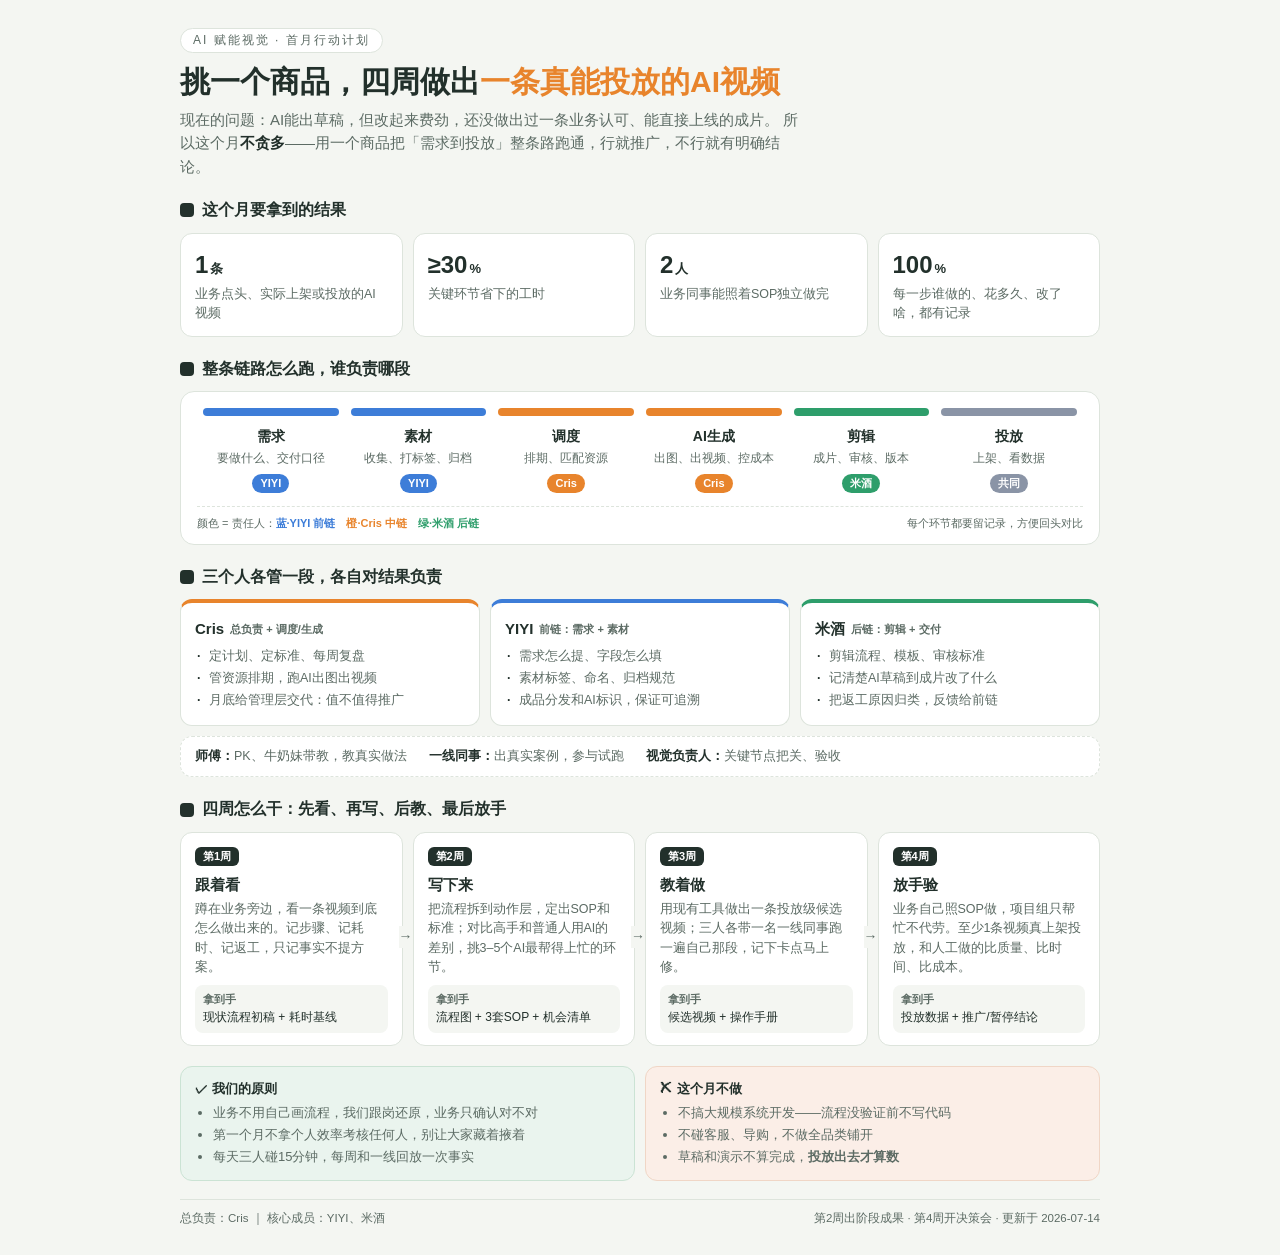
==== commit 273594e0: "update: replace AI visual action plan with one-page version" ====
--- a/ai-visual-action-plan/index.html
+++ b/ai-visual-action-plan/index.html
@@ -1,971 +1,244 @@
-<!doctype html>
+<!DOCTYPE html>
 <html lang="zh-CN">
 <head>
-  <meta charset="utf-8">
-  <meta name="viewport" content="width=device-width, initial-scale=1">
-  <meta name="description" content="AI赋能视觉大方向、首月试点与4周调研学习赋能计划">
-  <title>AI赋能视觉大方向与4周行动计划</title>
-  <style>
-    :root {
-      --green: #3AEFD0;
-      --green-soft: #DDFBF5;
-      --green-deep: #087C6A;
-      --blue: #00586D;
-      --blue-2: #0B7088;
-      --blue-soft: #E9F5F7;
-      --ink: #17343C;
-      --muted: #60787E;
-      --line: #DCE9EB;
-      --surface: #FFFFFF;
-      --bg: #F4F8F8;
-      --amber: #F2A93B;
-      --amber-soft: #FFF5E4;
-      --red: #D75A5A;
-      --red-soft: #FFF0F0;
-      --shadow: 0 14px 36px rgba(0, 88, 109, .09);
-      --radius: 20px;
-      --sidebar: 252px;
-    }
-
-    * { box-sizing: border-box; }
-    html { scroll-behavior: smooth; }
-    body {
-      margin: 0;
-      color: var(--ink);
-      background:
-        radial-gradient(circle at 90% 2%, rgba(58, 239, 208, .16), transparent 24rem),
-        var(--bg);
-      font-family: "Microsoft YaHei", "PingFang SC", "Noto Sans CJK SC", Arial, sans-serif;
-      line-height: 1.65;
-    }
-    button, input { font: inherit; }
-    button { color: inherit; }
-    a { color: inherit; }
-    :focus-visible { outline: 3px solid rgba(58, 239, 208, .75); outline-offset: 3px; }
-
-    .scroll-progress {
-      position: fixed;
-      inset: 0 auto auto 0;
-      z-index: 100;
-      width: 0;
-      height: 4px;
-      background: linear-gradient(90deg, var(--green), #8FF9E8);
-      box-shadow: 0 0 16px rgba(58, 239, 208, .7);
-    }
-
-    .layout { min-height: 100vh; }
-    .sidebar {
-      position: fixed;
-      inset: 0 auto 0 0;
-      z-index: 20;
-      width: var(--sidebar);
-      padding: 32px 20px 24px;
-      color: #fff;
-      background:
-        linear-gradient(175deg, rgba(58, 239, 208, .16), transparent 31%),
-        var(--blue);
-      overflow-y: auto;
-    }
-    .brand {
-      display: flex;
-      align-items: center;
-      gap: 12px;
-      margin-bottom: 30px;
-      font-weight: 800;
-      letter-spacing: .04em;
-    }
-    .brand-mark {
-      display: grid;
-      place-items: center;
-      width: 40px;
-      height: 40px;
-      border-radius: 13px;
-      color: var(--blue);
-      background: var(--green);
-      font-size: 18px;
-      box-shadow: 0 8px 24px rgba(58, 239, 208, .25);
-    }
-    .brand small { display: block; color: rgba(255,255,255,.65); font-size: 11px; font-weight: 500; }
-    .side-label {
-      margin: 20px 10px 8px;
-      color: rgba(255,255,255,.52);
-      font-size: 11px;
-      letter-spacing: .16em;
-    }
-    .toc { display: grid; gap: 4px; }
-    .toc a {
-      display: flex;
-      align-items: center;
-      gap: 10px;
-      min-height: 40px;
-      padding: 8px 11px;
-      border-radius: 11px;
-      color: rgba(255,255,255,.72);
-      text-decoration: none;
-      font-size: 13px;
-      transition: .2s ease;
-    }
-    .toc a::before {
-      content: "";
-      width: 6px;
-      height: 6px;
-      border-radius: 50%;
-      background: rgba(255,255,255,.3);
-    }
-    .toc a:hover, .toc a.active { color: #fff; background: rgba(255,255,255,.11); }
-    .toc a.active::before { background: var(--green); box-shadow: 0 0 0 4px rgba(58,239,208,.16); }
-    .side-note {
-      margin-top: 26px;
-      padding: 14px;
-      border: 1px solid rgba(255,255,255,.12);
-      border-radius: 14px;
-      color: rgba(255,255,255,.68);
-      background: rgba(0,0,0,.08);
-      font-size: 12px;
-    }
-
-    .main { margin-left: var(--sidebar); }
-    .content { width: calc(100% - 56px); max-width: 1180px; margin: 0 auto; padding: 34px 0 96px; }
-    .mobile-toc { display: none; }
-
-    .hero {
-      position: relative;
-      overflow: hidden;
-      min-height: 480px;
-      padding: 58px;
-      border-radius: 28px;
-      color: #fff;
-      background:
-        linear-gradient(120deg, rgba(0, 88, 109, .96), rgba(0, 88, 109, .8)),
-        var(--blue);
-      box-shadow: 0 24px 64px rgba(0,88,109,.18);
-    }
-    .hero::before, .hero::after {
-      content: "";
-      position: absolute;
-      border-radius: 50%;
-      pointer-events: none;
-    }
-    .hero::before { width: 360px; height: 360px; right: -70px; top: -180px; background: rgba(58,239,208,.22); }
-    .hero::after { width: 220px; height: 220px; right: 155px; bottom: -160px; border: 42px solid rgba(58,239,208,.13); }
-    .eyebrow {
-      display: inline-flex;
-      align-items: center;
-      gap: 8px;
-      padding: 7px 12px;
-      border: 1px solid rgba(255,255,255,.2);
-      border-radius: 999px;
-      color: var(--green);
-      background: rgba(255,255,255,.08);
-      font-size: 12px;
-      font-weight: 700;
-      letter-spacing: .08em;
-    }
-    .eyebrow::before { content: ""; width: 7px; height: 7px; border-radius: 50%; background: currentColor; }
-    .hero h1 {
-      max-width: 820px;
-      margin: 24px 0 18px;
-      font-size: clamp(38px, 5vw, 66px);
-      line-height: 1.12;
-      letter-spacing: -.04em;
-    }
-    .hero-lead { max-width: 830px; margin: 0; color: rgba(255,255,255,.76); font-size: 17px; }
-    .hero-lead strong { color: #fff; }
-    .hero-metrics { display: grid; grid-template-columns: repeat(4, minmax(0, 1fr)); gap: 12px; margin-top: 38px; }
-    .hero-metric {
-      position: relative;
-      z-index: 1;
-      min-height: 105px;
-      padding: 17px;
-      border: 1px solid rgba(255,255,255,.13);
-      border-radius: 16px;
-      background: rgba(255,255,255,.075);
-      backdrop-filter: blur(6px);
-    }
-    .hero-metric b { display: block; color: var(--green); font-size: 27px; line-height: 1.2; }
-    .hero-metric span { color: rgba(255,255,255,.68); font-size: 12px; }
-    .hero-footer { display: flex; flex-wrap: wrap; gap: 10px 22px; margin-top: 26px; color: rgba(255,255,255,.6); font-size: 12px; }
-
-    .section {
-      margin-top: 30px;
-      border: 1px solid var(--line);
-      border-radius: var(--radius);
-      background: rgba(255,255,255,.86);
-      box-shadow: var(--shadow);
-      scroll-margin-top: 18px;
-    }
-    .section-heading {
-      display: flex;
-      align-items: center;
-      justify-content: space-between;
-      gap: 18px;
-      padding: 26px 28px;
-      cursor: pointer;
-    }
-    .section-heading > div:first-child { display: flex; align-items: center; gap: 16px; }
-    .section-index {
-      display: grid;
-      place-items: center;
-      flex: 0 0 auto;
-      width: 42px;
-      height: 42px;
-      border-radius: 14px;
-      color: var(--blue);
-      background: var(--green-soft);
-      font-weight: 900;
-    }
-    .section-heading h2 { margin: 0; color: var(--blue); font-size: 24px; line-height: 1.25; }
-    .section-heading p { margin: 3px 0 0; color: var(--muted); font-size: 13px; }
-    .collapse-btn {
-      display: grid;
-      place-items: center;
-      flex: 0 0 auto;
-      width: 36px;
-      height: 36px;
-      border: 1px solid var(--line);
-      border-radius: 12px;
-      background: #fff;
-      cursor: pointer;
-    }
-    .collapse-btn span { transition: transform .2s ease; }
-    .section.is-collapsed .collapse-btn span { transform: rotate(-90deg); }
-    .section-body { padding: 0 28px 30px; }
-    .section.is-collapsed .section-body { display: none; }
-
-    .grid-3 { display: grid; grid-template-columns: repeat(3, minmax(0,1fr)); gap: 16px; }
-    .grid-4 { display: grid; grid-template-columns: repeat(4, minmax(0,1fr)); gap: 14px; }
-    .card {
-      padding: 20px;
-      border: 1px solid var(--line);
-      border-radius: 16px;
-      background: var(--surface);
-    }
-    .card h3 { margin: 0 0 8px; color: var(--blue); font-size: 17px; }
-    .card p { margin: 0; color: var(--muted); font-size: 13px; }
-    .card .number { display: block; margin-bottom: 7px; color: var(--green-deep); font-size: 25px; font-weight: 900; }
-    .callout {
-      display: grid;
-      grid-template-columns: auto 1fr;
-      gap: 14px;
-      margin-top: 18px;
-      padding: 18px 20px;
-      border-left: 4px solid var(--green);
-      border-radius: 12px;
-      color: var(--blue);
-      background: var(--green-soft);
-    }
-    .callout strong { font-size: 14px; }
-    .callout p { margin: 2px 0 0; color: #396B73; font-size: 13px; }
-
-    .evidence-card { position: relative; overflow: hidden; min-height: 176px; }
-    .evidence-card::after { content: attr(data-no); position: absolute; right: 12px; bottom: -22px; color: rgba(0,88,109,.055); font-size: 84px; font-weight: 900; }
-    .source-tag { display: inline-block; margin-bottom: 11px; padding: 4px 8px; border-radius: 7px; color: var(--green-deep); background: var(--green-soft); font-size: 11px; font-weight: 700; }
-    .evidence-card ul, .compact-list { margin: 10px 0 0; padding-left: 18px; color: var(--muted); font-size: 13px; }
-    .evidence-card li + li, .compact-list li + li { margin-top: 6px; }
-
-    .direction-grid { display: grid; grid-template-columns: repeat(5, minmax(0,1fr)); gap: 13px; }
-    .direction-card { position: relative; padding-top: 58px; }
-    .direction-icon {
-      position: absolute;
-      top: 17px;
-      left: 18px;
-      display: grid;
-      place-items: center;
-      width: 32px;
-      height: 32px;
-      border-radius: 10px;
-      color: var(--blue);
-      background: var(--green);
-      font-size: 13px;
-      font-weight: 900;
-    }
-    .direction-card .priority { display: block; margin-top: 15px; color: var(--green-deep); font-size: 11px; font-weight: 800; }
-
-    .pilot-flow {
-      display: grid;
-      grid-template-columns: repeat(6, minmax(0,1fr));
-      gap: 8px;
-      margin-bottom: 20px;
-    }
-    .flow-step { position: relative; padding: 18px 12px; border-radius: 14px; text-align: center; background: var(--blue-soft); }
-    .flow-step:not(:last-child)::after { content: "→"; position: absolute; z-index: 2; right: -10px; top: 50%; color: var(--blue-2); font-weight: 900; transform: translateY(-50%); }
-    .flow-step b { display: block; color: var(--blue); font-size: 14px; }
-    .flow-step span { color: var(--muted); font-size: 11px; }
-    .selection-rule { display: grid; grid-template-columns: 1.35fr 1fr; gap: 18px; }
-    .rule-box { padding: 20px; border-radius: 16px; background: var(--blue); color: #fff; }
-    .rule-box h3 { margin: 0 0 9px; font-size: 16px; }
-    .rule-box ul { margin: 0; padding-left: 18px; color: rgba(255,255,255,.76); font-size: 13px; }
-    .rule-box li + li { margin-top: 6px; }
-
-    .plan-toolbar {
-      position: sticky;
-      top: 8px;
-      z-index: 10;
-      display: flex;
-      align-items: center;
-      justify-content: space-between;
-      gap: 18px;
-      margin-bottom: 18px;
-      padding: 13px 14px;
-      border: 1px solid var(--line);
-      border-radius: 14px;
-      background: rgba(255,255,255,.94);
-      box-shadow: 0 8px 24px rgba(0,88,109,.08);
-      backdrop-filter: blur(10px);
-    }
-    .filter-group { display: flex; flex-wrap: wrap; align-items: center; gap: 7px; }
-    .filter-label { margin-right: 3px; color: var(--muted); font-size: 11px; font-weight: 700; }
-    .filter-btn, .tool-btn {
-      min-height: 34px;
-      padding: 6px 11px;
-      border: 1px solid var(--line);
-      border-radius: 10px;
-      background: #fff;
-      cursor: pointer;
-      font-size: 12px;
-      transition: .2s ease;
-    }
-    .filter-btn:hover, .filter-btn.active, .tool-btn:hover { color: var(--blue); border-color: var(--green); background: var(--green-soft); }
-    .plan-list { display: grid; gap: 18px; }
-    .week-block { display: grid; grid-template-columns: 145px 1fr; gap: 16px; }
-    .week-title {
-      position: sticky;
-      top: 79px;
-      align-self: start;
-      padding: 18px;
-      border-radius: 16px;
-      color: #fff;
-      background: var(--blue);
-    }
-    .week-title b { display: block; color: var(--green); font-size: 29px; line-height: 1.1; }
-    .week-title span { font-size: 12px; color: rgba(255,255,255,.72); }
-    .week-tasks { display: grid; gap: 11px; }
-    .task-card {
-      padding: 18px;
-      border: 1px solid var(--line);
-      border-radius: 16px;
-      background: #fff;
-      transition: transform .2s ease, box-shadow .2s ease;
-    }
-    .task-card:hover { transform: translateY(-2px); box-shadow: 0 12px 28px rgba(0,88,109,.08); }
-    .task-card[hidden], .week-block[hidden] { display: none; }
-    .task-top { display: flex; align-items: flex-start; justify-content: space-between; gap: 12px; }
-    .task-top h3 { margin: 0; color: var(--blue); font-size: 16px; }
-    .pills { display: flex; flex-wrap: wrap; gap: 5px; }
-    .pill { padding: 3px 8px; border-radius: 999px; color: var(--green-deep); background: var(--green-soft); font-size: 10px; font-weight: 800; }
-    .pill.status { color: #7B5716; background: var(--amber-soft); }
-    .task-goal { margin: 9px 0 13px; color: var(--muted); font-size: 13px; }
-    .task-fields { display: grid; grid-template-columns: 1.35fr 1fr 1fr; gap: 10px; }
-    .task-field { padding: 11px; border-radius: 11px; background: #F7FAFA; }
-    .task-field b { display: block; margin-bottom: 3px; color: var(--blue-2); font-size: 10px; letter-spacing: .06em; }
-    .task-field span, .task-field li { color: var(--muted); font-size: 12px; }
-    .task-field ul { margin: 0; padding-left: 16px; }
-    .task-field.wide { grid-column: span 1; }
-    .checkpoint {
-      margin: 6px 0 2px 161px;
-      padding: 16px 18px;
-      border: 1px dashed var(--green-deep);
-      border-radius: 15px;
-      color: var(--blue);
-      background: var(--green-soft);
-      font-size: 13px;
-      font-weight: 700;
-    }
-
-    .table-wrap { overflow-x: auto; border: 1px solid var(--line); border-radius: 16px; }
-    table { width: 100%; border-collapse: collapse; min-width: 760px; background: #fff; }
-    th, td { padding: 15px 16px; border-bottom: 1px solid var(--line); text-align: left; vertical-align: top; font-size: 13px; }
-    th { color: var(--blue); background: var(--blue-soft); font-size: 12px; }
-    tr:last-child td { border-bottom: 0; }
-    td:first-child { color: var(--blue); font-weight: 800; white-space: nowrap; }
-
-    .deliverable-grid { display: grid; grid-template-columns: repeat(2, minmax(0,1fr)); gap: 12px; }
-    .check-item {
-      display: grid;
-      grid-template-columns: auto 1fr;
-      gap: 12px;
-      padding: 16px;
-      border: 1px solid var(--line);
-      border-radius: 14px;
-      background: #fff;
-    }
-    .check-box { display: grid; place-items: center; width: 26px; height: 26px; border-radius: 8px; color: var(--blue); background: var(--green-soft); font-weight: 900; }
-    .check-item b { display: block; color: var(--blue); font-size: 14px; }
-    .check-item span { color: var(--muted); font-size: 12px; }
-
-    .metric-grid { display: grid; grid-template-columns: repeat(4, minmax(0,1fr)); gap: 12px; }
-    .metric-card { min-height: 156px; }
-    .metric-card .metric-value { display: block; color: var(--blue); font-size: 30px; font-weight: 900; line-height: 1.1; }
-    .metric-card .metric-label { display: block; margin: 6px 0; color: var(--green-deep); font-size: 12px; font-weight: 800; }
-    .metric-card p { font-size: 12px; }
-    .metric-card.guardrail { border-top: 4px solid var(--amber); }
-    .metric-card.primary { border-top: 4px solid var(--green); }
-
-    .risk-grid { display: grid; grid-template-columns: repeat(2, minmax(0,1fr)); gap: 12px; }
-    .risk-card { display: grid; grid-template-columns: 7px 1fr; gap: 14px; }
-    .risk-bar { border-radius: 999px; background: var(--amber); }
-    .risk-card.high .risk-bar { background: var(--red); }
-    .risk-card h3 { font-size: 15px; }
-    .risk-meta { display: flex; gap: 8px; margin-top: 12px; }
-    .risk-meta span { padding: 4px 7px; border-radius: 7px; color: #6F571F; background: var(--amber-soft); font-size: 10px; font-weight: 700; }
-    .risk-card.high .risk-meta span { color: #8B3333; background: var(--red-soft); }
-    .cadence { display: grid; grid-template-columns: repeat(4, minmax(0,1fr)); gap: 10px; margin-top: 16px; }
-    .cadence div { padding: 15px; border-radius: 13px; color: var(--blue); background: var(--blue-soft); }
-    .cadence b { display: block; font-size: 13px; }
-    .cadence span { color: var(--muted); font-size: 11px; }
-
-    .roadmap { display: grid; grid-template-columns: repeat(3, minmax(0,1fr)); gap: 13px; }
-    .roadmap-card { position: relative; padding-top: 54px; }
-    .roadmap-card::before { content: attr(data-stage); position: absolute; top: 17px; left: 18px; color: var(--green-deep); font-size: 11px; font-weight: 900; letter-spacing: .08em; }
-    .roadmap-card.current { border-color: var(--green); box-shadow: inset 0 4px 0 var(--green); }
-    .roadmap-card h3 { font-size: 16px; }
-
-    .assumptions { display: grid; grid-template-columns: 1.1fr .9fr; gap: 16px; }
-    .source-list { margin: 0; padding: 0; list-style: none; }
-    .source-list li { padding: 11px 0; border-bottom: 1px solid var(--line); color: var(--muted); font-size: 12px; }
-    .source-list li:last-child { border-bottom: 0; }
-    .source-list b { display: block; color: var(--blue); font-size: 13px; }
-
-    .footer { margin-top: 26px; padding: 22px 8px; color: var(--muted); text-align: center; font-size: 11px; }
-    .floating-actions { position: fixed; right: 24px; bottom: 24px; z-index: 30; display: grid; gap: 8px; }
-    .float-btn {
-      display: grid;
-      place-items: center;
-      width: 44px;
-      height: 44px;
-      border: 0;
-      border-radius: 14px;
-      color: #fff;
-      background: var(--blue);
-      box-shadow: 0 10px 30px rgba(0,88,109,.2);
-      cursor: pointer;
-    }
-    .float-btn:hover { color: var(--blue); background: var(--green); }
-
-    @media (max-width: 1080px) {
-      :root { --sidebar: 220px; }
-      .content { width: calc(100% - 34px); max-width: 1040px; }
-      .hero { padding: 42px; }
-      .direction-grid { grid-template-columns: repeat(3, minmax(0,1fr)); }
-      .metric-grid { grid-template-columns: repeat(2, minmax(0,1fr)); }
-      .task-fields { grid-template-columns: 1fr 1fr; }
-      .task-field:first-child { grid-column: span 2; }
-    }
-
-    @media (max-width: 760px) {
-      .sidebar { display: none; }
-      .main { margin-left: 0; }
-      .content { width: calc(100% - 22px); max-width: 720px; padding-top: 12px; }
-      .mobile-toc { display: block; margin-bottom: 11px; border: 1px solid var(--line); border-radius: 14px; background: #fff; }
-      .mobile-toc summary { padding: 13px 15px; color: var(--blue); cursor: pointer; font-size: 13px; font-weight: 800; }
-      .mobile-toc nav { display: grid; grid-template-columns: 1fr 1fr; gap: 2px; padding: 0 10px 12px; }
-      .mobile-toc a { padding: 8px; border-radius: 8px; color: var(--muted); text-decoration: none; font-size: 11px; }
-      .mobile-toc a:hover { background: var(--green-soft); }
-      .hero { min-height: 0; padding: 30px 22px; border-radius: 21px; }
-      .hero h1 { margin-top: 18px; font-size: 38px; }
-      .hero-lead { font-size: 14px; }
-      .hero-metrics { grid-template-columns: repeat(2, minmax(0,1fr)); }
-      .hero-metric { min-width: 0; min-height: 94px; overflow-wrap: anywhere; }
-      .hero-footer { gap: 7px 14px; }
-      .section { margin-top: 18px; }
-      .section-heading { padding: 21px 18px; }
-      .section-heading h2 { font-size: 19px; }
-      .section-heading p { display: none; }
-      .section-body { padding: 0 18px 22px; }
-      .grid-3, .grid-4, .direction-grid, .selection-rule, .deliverable-grid, .risk-grid, .roadmap, .assumptions { grid-template-columns: 1fr; }
-      .pilot-flow { grid-template-columns: 1fr 1fr; }
-      .flow-step:not(:last-child)::after { content: none; }
-      .plan-toolbar { position: static; display: grid; }
-      .week-block { grid-template-columns: 1fr; }
-      .week-title { position: static; display: flex; align-items: center; gap: 10px; padding: 13px 16px; }
-      .week-title b { font-size: 22px; }
-      .task-top, .task-fields { display: grid; grid-template-columns: 1fr; }
-      .task-field:first-child { grid-column: auto; }
-      .checkpoint { margin-left: 0; }
-      .metric-grid, .cadence { grid-template-columns: 1fr 1fr; }
-      .floating-actions { right: 12px; bottom: 12px; }
-      .card, .task-card, .task-field, .section-heading > div:first-child { min-width: 0; }
-    }
-
-    @media print {
-      @page { size: A4; margin: 14mm; }
-      body { background: #fff; color: #18343C; font-size: 10pt; }
-      .sidebar, .mobile-toc, .floating-actions, .scroll-progress, .plan-toolbar, .collapse-btn { display: none !important; }
-      .main { margin: 0; }
-      .content { width: 100%; padding: 0; }
-      .hero { min-height: 0; padding: 26px; border-radius: 0; box-shadow: none; print-color-adjust: exact; -webkit-print-color-adjust: exact; }
-      .hero h1 { font-size: 30pt; }
-      .hero-metrics { grid-template-columns: repeat(4, 1fr); }
-      .section { break-inside: avoid; margin-top: 12px; border-radius: 0; box-shadow: none; }
-      .section.is-collapsed .section-body { display: block !important; }
-      .task-card, .week-block { display: block !important; break-inside: avoid; }
-      .week-block { margin-top: 12px; }
-      .week-title { position: static; margin-bottom: 8px; }
-      .checkpoint { margin-left: 0; }
-      .direction-grid, .grid-4 { grid-template-columns: repeat(3, 1fr); }
-      .card, .task-card { break-inside: avoid; }
-    }
-  </style>
+<meta charset="UTF-8">
+<meta name="viewport" content="width=device-width, initial-scale=1">
+<title>AI赋能视觉 · 4周行动计划（一页版）</title>
+<style>
+  :root{
+    --ink:#22302B;
+    --sub:#5C6B64;
+    --bg:#F4F6F2;
+    --card:#FFFFFF;
+    --line:#DDE4DC;
+    --cris:#E8842C;   /* 橙 = Cris */
+    --yiyi:#3D7DD8;   /* 蓝 = YIYI */
+    --mijiu:#2E9E6B;  /* 绿 = 米酒 */
+    --all:#8A94A6;    /* 灰 = 大家一起 */
+  }
+  *{margin:0;padding:0;box-sizing:border-box}
+  body{
+    font-family:"PingFang SC","Hiragino Sans GB","Microsoft YaHei","Noto Sans SC",sans-serif;
+    background:var(--bg); color:var(--ink);
+    line-height:1.55; font-size:14px;
+    padding:28px 16px;
+  }
+  .page{max-width:920px;margin:0 auto}
+
+  /* ===== 头部 ===== */
+  header{margin-bottom:18px}
+  .tag{display:inline-block;font-size:12px;letter-spacing:2px;color:var(--sub);
+    border:1px solid var(--line);border-radius:999px;padding:2px 12px;margin-bottom:10px;background:var(--card)}
+  h1{font-size:30px;line-height:1.25;font-weight:800;margin-bottom:8px}
+  h1 em{font-style:normal;color:var(--cris)}
+  .oneliner{font-size:15px;color:var(--sub);max-width:620px}
+  .oneliner b{color:var(--ink)}
+
+  /* ===== 通用区块 ===== */
+  section{margin-top:20px}
+  .sec-title{font-size:16px;font-weight:800;margin-bottom:10px;display:flex;align-items:center;gap:8px}
+  .sec-title::before{content:"";width:14px;height:14px;border-radius:4px;background:var(--ink)}
+
+  /* ===== 目标数字 ===== */
+  .goals{display:grid;grid-template-columns:repeat(4,1fr);gap:10px}
+  .goal{background:var(--card);border:1px solid var(--line);border-radius:12px;padding:12px 14px}
+  .goal .num{font-size:24px;font-weight:800}
+  .goal .num span{font-size:13px;font-weight:600;margin-left:2px}
+  .goal p{font-size:12.5px;color:var(--sub);margin-top:2px}
+
+  /* ===== 链路图（核心图） ===== */
+  .pipe-wrap{background:var(--card);border:1px solid var(--line);border-radius:14px;padding:16px 16px 12px}
+  .pipe{display:grid;grid-template-columns:repeat(6,1fr);gap:0;position:relative}
+  .step{position:relative;text-align:center;padding:0 6px}
+  .step .dot{width:100%;height:8px;border-radius:99px;margin-bottom:10px}
+  .step h4{font-size:14px;font-weight:700}
+  .step p{font-size:11.5px;color:var(--sub);margin-top:2px}
+  .step .who{display:inline-block;font-size:11px;font-weight:700;margin-top:6px;padding:1px 8px;border-radius:99px;color:#fff}
+  .c-yiyi{background:var(--yiyi)} .c-cris{background:var(--cris)} .c-mijiu{background:var(--mijiu)} .c-all{background:var(--all)}
+  .arrowline{display:flex;justify-content:space-between;font-size:11px;color:var(--sub);margin-top:12px;border-top:1px dashed var(--line);padding-top:8px}
+
+  /* ===== 分工 ===== */
+  .roles{display:grid;grid-template-columns:repeat(3,1fr);gap:10px}
+  .role{background:var(--card);border:1px solid var(--line);border-radius:12px;padding:14px;border-top:4px solid var(--all)}
+  .role.cris{border-top-color:var(--cris)} .role.yiyi{border-top-color:var(--yiyi)} .role.mijiu{border-top-color:var(--mijiu)}
+  .role h3{font-size:15px;font-weight:800;display:flex;align-items:center;gap:6px}
+  .role h3 small{font-size:11px;font-weight:600;color:var(--sub)}
+  .role ul{list-style:none;margin-top:6px}
+  .role li{font-size:12.5px;color:var(--sub);padding-left:14px;position:relative;margin-top:3px}
+  .role li::before{content:"·";position:absolute;left:2px;font-weight:800;color:var(--ink)}
+  .helpers{margin-top:10px;background:var(--card);border:1px dashed var(--line);border-radius:12px;padding:10px 14px;
+    font-size:12.5px;color:var(--sub);display:flex;flex-wrap:wrap;gap:6px 22px}
+  .helpers b{color:var(--ink)}
+
+  /* ===== 4周 ===== */
+  .weeks{display:grid;grid-template-columns:repeat(4,1fr);gap:10px}
+  .week{background:var(--card);border:1px solid var(--line);border-radius:12px;padding:12px 14px;position:relative}
+  .week .w{font-size:11px;font-weight:800;color:#fff;background:var(--ink);border-radius:6px;padding:1px 8px;display:inline-block}
+  .week h3{font-size:15px;font-weight:800;margin:6px 0 4px}
+  .week p{font-size:12.5px;color:var(--sub)}
+  .week .out{margin-top:8px;font-size:12px;background:var(--bg);border-radius:8px;padding:6px 8px}
+  .week .out b{font-size:11px;color:var(--sub);display:block}
+  .week::after{content:"→";position:absolute;right:-11px;top:44%;color:var(--sub);font-weight:700;background:var(--bg);z-index:2}
+  .week:last-child::after{display:none}
+
+  /* ===== 底部原则 ===== */
+  .rules{display:grid;grid-template-columns:1fr 1fr;gap:10px}
+  .rule{border-radius:12px;padding:12px 14px;font-size:13px}
+  .rule.do{background:#EAF4EE;border:1px solid #CBE3D4}
+  .rule.dont{background:#FBEEE7;border:1px solid #F0D6C6}
+  .rule h4{font-size:13px;font-weight:800;margin-bottom:4px}
+  .rule li{margin-left:18px;color:var(--sub);margin-top:2px}
+
+  footer{margin-top:18px;font-size:11.5px;color:var(--sub);display:flex;justify-content:space-between;border-top:1px solid var(--line);padding-top:10px}
+
+  @media(max-width:760px){
+    .goals,.roles,.weeks{grid-template-columns:1fr 1fr}
+    .pipe{grid-template-columns:repeat(3,1fr);row-gap:16px}
+    .week::after{display:none}
+    .rules{grid-template-columns:1fr}
+    h1{font-size:24px}
+  }
+  @media print{
+    body{background:#fff;padding:0;font-size:12px}
+    .goal .num{font-size:20px}
+    section{margin-top:12px}
+  }
+</style>
 </head>
 <body>
-  <div class="scroll-progress" id="scrollProgress" aria-hidden="true"></div>
-
-  <div class="layout">
-    <aside class="sidebar" aria-label="页面目录">
-      <div class="brand">
-        <div class="brand-mark">AI</div>
-        <div>视觉赋能计划<small>VISUAL AI ENABLEMENT</small></div>
-      </div>
-      <div class="side-label">目录</div>
-      <nav class="toc" id="toc">
-        <a href="#summary">管理层摘要</a>
-        <a href="#evidence">前期证据</a>
-        <a href="#direction">大方向</a>
-        <a href="#pilot">首月试点</a>
-        <a href="#plan">4周计划</a>
-        <a href="#roles">角色分工</a>
-        <a href="#deliverables">交付物</a>
-        <a href="#acceptance">验收指标</a>
-        <a href="#risk">风险与治理</a>
-        <a href="#roadmap">90天路线</a>
-        <a href="#basis">依据与假设</a>
-      </nav>
-      <div class="side-note">
-        <b>首月原则</b><br>
-        不追求打穿所有视觉场景；用一个商品跑通完整证据链，再决定规模化投入。
-      </div>
-    </aside>
-
-    <main class="main">
-      <div class="content">
-        <details class="mobile-toc">
-          <summary>查看目录</summary>
-          <nav>
-            <a href="#summary">管理层摘要</a><a href="#evidence">前期证据</a>
-            <a href="#direction">大方向</a><a href="#pilot">首月试点</a>
-            <a href="#plan">4周计划</a><a href="#roles">角色分工</a>
-            <a href="#deliverables">交付物</a><a href="#acceptance">验收指标</a>
-            <a href="#risk">风险与治理</a><a href="#roadmap">90天路线</a>
-          </nav>
-        </details>
-
-        <header class="hero" id="top">
-          <span class="eyebrow">AI赋能视觉 · 首月行动方案</span>
-          <h1>从“做工具”转向<br>“重构工作方式”</h1>
-          <p class="hero-lead">
-            以<strong>真实流程、视觉Know-how、评测标准</strong>为底座，以小林生影、资源调度台和剪辑能力为载体；
-            通过一个代表性商品做出业务同级、可实际投放的完整AI视频，形成可复制的全链路Demo。
-          </p>
-          <div class="hero-metrics" aria-label="首月关键目标">
-            <div class="hero-metric"><b>4周</b><span>调研、重构、赋能、验证</span></div>
-            <div class="hero-metric"><b>1条</b><span>业务认可的投放级AI视频</span></div>
-            <div class="hero-metric"><b>≥30%</b><span>关键环节工时下降目标</span></div>
-            <div class="hero-metric"><b>100%</b><span>流程与AI任务可追溯</span></div>
-          </div>
-          <div class="hero-footer">
-            <span>总负责人：Cris</span>
-            <span>核心成员：YIYI、米酒</span>
-            <span>第2周形成阶段成果</span>
-            <span>更新时间：2026-07-14</span>
-          </div>
-        </header>
-
-        <section class="section" id="summary">
-          <div class="section-heading">
-            <div><span class="section-index">01</span><div><h2>管理层摘要</h2><p>为什么要转向，以及首月到底交付什么</p></div></div>
-            <button class="collapse-btn" type="button" aria-label="折叠本章节" aria-expanded="true"><span>⌄</span></button>
-          </div>
-          <div class="section-body">
-            <div class="grid-3">
-              <article class="card"><span class="number">现状</span><h3>有草稿生成能力，没有投放级闭环</h3><p>小林生影能够生成草稿，但仍需大量调整和剪辑；目前尚未稳定产出业务认可、可直接投放的完整视频。</p></article>
-              <article class="card"><span class="number">判断</span><h3>业务不是“配合改造”的对象</h3><p>不再让业务自己画流程；项目组通过跟岗、计时和案例回溯还原事实，再与一线人员共同确认。</p></article>
-              <article class="card"><span class="number">首月</span><h3>用一个全链路Demo证明价值</h3><p>完成L1-L5流程资产，复刻业务同级输出，并把至少一条AI视频送入真实上架或投放评测。</p></article>
-            </div>
-            <div class="callout">
-              <strong>核心结论</strong>
-              <p>“全链路50%-80%工作可被AI辅助、产量翻倍”是需要验证的价值假设；首月必须先跨过“业务同级、可投放、可评测”三道门槛。</p>
-            </div>
-          </div>
-        </section>
-
-        <section class="section" id="evidence">
-          <div class="section-heading">
-            <div><span class="section-index">02</span><div><h2>前期证据</h2><p>以与水滴的指定单聊、其中转发记录及AI视觉全景图为准</p></div></div>
-            <button class="collapse-btn" type="button" aria-label="折叠本章节" aria-expanded="true"><span>⌄</span></button>
-          </div>
-          <div class="section-body">
-            <div class="grid-4">
-              <article class="card evidence-card" data-no="1"><span class="source-tag">7月11日 · 水滴单聊</span><h3>当前贡献仍小，必须重新拷问</h3><ul><li>业务AI视频占比约10%，小林生影占比更少</li><li>不知道业务如何完成、调整一条视频</li><li>目标应从单点工具转向全链路Demo</li></ul></article>
-              <article class="card evidence-card" data-no="2"><span class="source-tag">转发：健新与水滴</span><h3>产品经理要进入业务成为ITBP/FDE</h3><ul><li>流程必须深入拆到L1-L5</li><li>产品经理要做出业务同级甚至更好视频</li><li>视频需直接上架应用并做数据对比</li></ul></article>
-              <article class="card evidence-card" data-no="3"><span class="source-tag">转发：CHENCHAO与水滴</span><h3>技术沉淀不等于视觉Know-how</h3><ul><li>业务关注的是生产到结果效率</li><li>前链以知识库和资源为主，后链是专业能力</li><li>应驻场向PK、牛奶及一线人员分工学习</li></ul></article>
-              <article class="card evidence-card" data-no="4"><span class="source-tag">AI视觉项目管理表</span><h3>全景链路已有，需下钻到操作层</h3><ul><li>覆盖需求、资源、拍摄、生成、剪辑、投放</li><li>已列目标、流程、标准、赋能、岗位、工具</li><li>下一步是补齐真实动作、调整规则与评测</li></ul></article>
-            </div>
-            <h3 style="margin:20px 0 12px;color:var(--blue);font-size:16px;">首月必须回答的5个问题</h3>
-            <div class="direction-grid">
-              <article class="card direction-card"><span class="direction-icon">01</span><h3>视频怎么完成？</h3><p>从需求、素材到剪辑、投放，真实动作和分工是什么。</p></article>
-              <article class="card direction-card"><span class="direction-icon">02</span><h3>AI结果怎么调？</h3><p>图片、视频从草稿到可用，具体修改了什么、为什么。</p></article>
-              <article class="card direction-card"><span class="direction-icon">03</span><h3>高手方法差在哪？</h3><p>PK、牛奶妹与普通业务人员使用AI的方法差异是什么。</p></article>
-              <article class="card direction-card"><span class="direction-icon">04</span><h3>分工能否重构？</h3><p>现有岗位和交接是否合理，AI能否减少转译并串起全链路。</p></article>
-              <article class="card direction-card"><span class="direction-icon">05</span><h3>价值能否被证明？</h3><p>同级输出、50%-80%AI覆盖和产量翻倍假设是否成立。</p></article>
-            </div>
-            <div class="callout">
-              <strong>重新分析后的判断</strong>
-              <p>首月的北极星不是“培训了多少人”或“生成了多少草稿”，而是能否把视觉Know-how转化为评测标准，并交付一条与业务同级、真正可投放的AI视频。</p>
-            </div>
-          </div>
-        </section>
-
-        <section class="section" id="direction">
-          <div class="section-heading">
-            <div><span class="section-index">03</span><div><h2>AI赋能视觉五大方向</h2><p>先把工作方式变成资产，再让AI放大它</p></div></div>
-            <button class="collapse-btn" type="button" aria-label="折叠本章节" aria-expanded="true"><span>⌄</span></button>
-          </div>
-          <div class="section-body">
-            <div class="direction-grid">
-              <article class="card direction-card"><span class="direction-icon">01</span><h3>流程L1-L5化</h3><p>驻场还原步骤、等待、返工和判断点，从全景链路下钻到可操作层。</p><span class="priority">首月优先级：最高</span></article>
-              <article class="card direction-card"><span class="direction-icon">02</span><h3>标准资产化</h3><p>沉淀需求字段、素材标签、资源规则、生成输入、剪辑模板和交付规范。</p><span class="priority">首月优先级：最高</span></article>
-              <article class="card direction-card"><span class="direction-icon">03</span><h3>产品经理FDE化</h3><p>不做需求转译者；需要学视频、设计和业务判断，直接交付业务结果。</p><span class="priority">首月优先级：高</span></article>
-              <article class="card direction-card"><span class="direction-icon">04</span><h3>工具底座化</h3><p>现有工具优先承接成熟流程；标准未稳定前，不启动大规模定制开发。</p><span class="priority">首月优先级：中</span></article>
-              <article class="card direction-card"><span class="direction-icon">05</span><h3>评测驱动化</h3><p>先定义业务同级标准，再追踪效率、质量、成本、上架和投放结果。</p><span class="priority">首月优先级：高</span></article>
-            </div>
-          </div>
-        </section>
-
-        <section class="section" id="pilot">
-          <div class="section-heading">
-            <div><span class="section-index">04</span><div><h2>首月试点边界</h2><p>一个商品、六个环节、三条责任链</p></div></div>
-            <button class="collapse-btn" type="button" aria-label="折叠本章节" aria-expanded="true"><span>⌄</span></button>
-          </div>
-          <div class="section-body">
-            <div class="pilot-flow" aria-label="试点端到端流程">
-              <div class="flow-step"><b>需求收集</b><span>Brief与交付口径</span></div>
-              <div class="flow-step"><b>素材准备</b><span>收集、标签、归档</span></div>
-              <div class="flow-step"><b>资源调度</b><span>匹配、排期、状态</span></div>
-              <div class="flow-step"><b>AI生成</b><span>图片、视频、成本</span></div>
-              <div class="flow-step"><b>视频剪辑</b><span>模板、审核、版本</span></div>
-              <div class="flow-step"><b>投放评测</b><span>上架、标识、数据对比</span></div>
-            </div>
-            <div class="selection-rule">
-              <div class="rule-box">
-                <h3>试点商品选择条件</h3>
-                <ul><li>未来4周内有稳定、真实的生产需求</li><li>现有素材相对完整，能减少非AI因素干扰</li><li>能覆盖YIYI、Cris、米酒三条责任链</li><li>可安排实际上架或投放，并获得最小评测数据</li></ul>
-              </div>
-              <article class="card">
-                <h3>明确不纳入首月</h3>
-                <ul class="compact-list"><li>客服、导购等非视觉业务场景</li><li>全品类、全渠道的大范围推广</li><li>尚未验证流程对应的大规模系统开发</li><li>需要长期投放周期才能判断的最终转化承诺</li></ul>
-              </article>
-            </div>
-          </div>
-        </section>
-
-        <section class="section" id="plan">
-          <div class="section-heading">
-            <div><span class="section-index">05</span><div><h2>4周调研、学习与赋能计划</h2><p>可按周、负责人筛选；所有任务均绑定交付物和指标</p></div></div>
-            <button class="collapse-btn" type="button" aria-label="折叠本章节" aria-expanded="true"><span>⌄</span></button>
-          </div>
-          <div class="section-body">
-            <div class="plan-toolbar" aria-label="计划筛选器">
-              <div class="filter-group" data-filter-type="week"><span class="filter-label">按周</span><button class="filter-btn active" data-value="all" type="button">全部</button><button class="filter-btn" data-value="1" type="button">W1</button><button class="filter-btn" data-value="2" type="button">W2</button><button class="filter-btn" data-value="3" type="button">W3</button><button class="filter-btn" data-value="4" type="button">W4</button></div>
-              <div class="filter-group" data-filter-type="owner"><span class="filter-label">负责人</span><button class="filter-btn active" data-value="all" type="button">全部</button><button class="filter-btn" data-value="Cris" type="button">Cris</button><button class="filter-btn" data-value="YIYI" type="button">YIYI</button><button class="filter-btn" data-value="米酒" type="button">米酒</button><button class="filter-btn" data-value="共同" type="button">共同</button></div>
-            </div>
-
-            <div class="plan-list" id="planList">
-              <div class="week-block" data-week-block="1">
-                <div class="week-title"><b>W1</b><span>观察事实<br>建立基线</span></div>
-                <div class="week-tasks">
-                  <article class="task-card" data-week="1" data-owner="Cris 共同">
-                    <div class="task-top"><h3>项目启动与试点锁定</h3><div class="pills"><span class="pill">Cris</span><span class="pill status">未开始</span></div></div>
-                    <p class="task-goal">在第1个工作日确定商品、业务配合人、调研节奏和统一记录口径。</p>
-                    <div class="task-fields"><div class="task-field"><b>动作</b><ul><li>按四项条件选择试点商品</li><li>确认视觉一线人员与样本任务</li><li>发布调研模板与每日同步机制</li></ul></div><div class="task-field"><b>交付物</b><span>项目章程、试点卡、调研日历</span></div><div class="task-field"><b>指标 / 依赖</b><span>D1完成；依赖真实生产需求</span></div></div>
-                  </article>
-                  <article class="task-card" data-week="1" data-owner="YIYI">
-                    <div class="task-top"><h3>前链跟岗：需求、素材与分发</h3><div class="pills"><span class="pill">YIYI</span><span class="pill status">未开始</span></div></div>
-                    <p class="task-goal">还原从业务提需到资源匹配前，以及最终产出分发的真实做法。</p>
-                    <div class="task-fields"><div class="task-field"><b>动作</b><ul><li>现场观察与操作复述</li><li>记录字段、文件、系统与沟通入口</li><li>抽取正常与异常案例各至少2个</li></ul></div><div class="task-field"><b>交付物</b><span>任务清单、输入输出物、素材问题台账</span></div><div class="task-field"><b>指标 / 依赖</b><span>覆盖≥3次真实任务；需业务授权观察</span></div></div>
-                  </article>
-                  <article class="task-card" data-week="1" data-owner="Cris">
-                    <div class="task-top"><h3>中链跟岗：调度与AI生成</h3><div class="pills"><span class="pill">Cris</span><span class="pill status">未开始</span></div></div>
-                    <p class="task-goal">看清资源匹配、拍摄衔接、生成输入、模型选择与人工判断。</p>
-                    <div class="task-fields"><div class="task-field"><b>动作</b><ul><li>记录调度状态与等待点</li><li>跟踪一次AI图片和视频任务</li><li>对比PK/牛奶妹与普通人员的AI使用方法</li></ul></div><div class="task-field"><b>交付物</b><span>调度现状图、生成任务样本、高手方法差异表</span></div><div class="task-field"><b>指标 / 依赖</b><span>至少1个完整生成任务；需PK/牛奶参与</span></div></div>
-                  </article>
-                  <article class="task-card" data-week="1" data-owner="米酒">
-                    <div class="task-top"><h3>后链跟岗：剪辑、审核与交付</h3><div class="pills"><span class="pill">米酒</span><span class="pill status">未开始</span></div></div>
-                    <p class="task-goal">明确素材如何变成成片，以及质量判断和返工从哪里产生。</p>
-                    <div class="task-fields"><div class="task-field"><b>动作</b><ul><li>观察素材接收、粗剪、精剪、审核</li><li>逐项记录AI草稿到最终成片的修改</li><li>归纳镜头、字幕、节奏、版本与返工原因</li></ul></div><div class="task-field"><b>交付物</b><span>剪辑流程初稿、AI调整清单、返工台账</span></div><div class="task-field"><b>指标 / 依赖</b><span>覆盖≥2条成片；需原始工程文件</span></div></div>
-                  </article>
-                  <article class="task-card" data-week="1" data-owner="共同 Cris YIYI 米酒">
-                    <div class="task-top"><h3>基线汇总与事实回放</h3><div class="pills"><span class="pill">共同</span><span class="pill status">未开始</span></div></div>
-                    <p class="task-goal">只确认“事实是否准确”，本周不急于讨论系统方案。</p>
-                    <div class="task-fields"><div class="task-field"><b>动作</b><ul><li>统一任务时间、等待、触点和返工定义</li><li>与一线人员做30分钟流程回放</li><li>标记未知项而不是主观补全</li></ul></div><div class="task-field"><b>交付物</b><span>现状流程初稿、工具清单、基线表</span></div><div class="task-field"><b>指标 / 依赖</b><span>关键步骤确认率≥90%；依赖一线反馈</span></div></div>
-                  </article>
-                </div>
-              </div>
-
-              <div class="week-block" data-week-block="2">
-                <div class="week-title"><b>W2</b><span>固化标准<br>识别机会</span></div>
-                <div class="week-tasks">
-                  <article class="task-card" data-week="2" data-owner="共同 Cris YIYI 米酒">
-                    <div class="task-top"><h3>L1-L5端到端现状流程定稿</h3><div class="pills"><span class="pill">共同</span><span class="pill status">未开始</span></div></div>
-                    <p class="task-goal">从全景图下钻到动作层，让每一步都有负责人、输入输出、系统、耗时、返工和判断依据。</p>
-                    <div class="task-fields"><div class="task-field"><b>动作</b><ul><li>按L1-L5拆解三条责任链</li><li>补齐跨团队交接、调整动作与异常分支</li><li>检查现有岗位分工是否合理</li></ul></div><div class="task-field"><b>交付物</b><span>L1-L5流程图v1.0、接口与分工问题清单</span></div><div class="task-field"><b>指标 / 依赖</b><span>试点流程覆盖100%；依赖W1样本</span></div></div>
-                  </article>
-                  <article class="task-card" data-week="2" data-owner="YIYI Cris 米酒">
-                    <div class="task-top"><h3>三条责任链SOP与标准字典</h3><div class="pills"><span class="pill">YIYI</span><span class="pill">Cris</span><span class="pill">米酒</span></div></div>
-                    <p class="task-goal">把隐性经验变成可复用、可检查、可输入AI的结构化资产。</p>
-                    <div class="task-fields"><div class="task-field"><b>动作</b><ul><li>YIYI：字段、标签、命名、分发、AI标识</li><li>Cris：匹配、调度、模型、成本、质量</li><li>米酒：验收、镜头、结构、字幕、版本</li></ul></div><div class="task-field"><b>交付物</b><span>3套SOP卡、标准字典、缺口清单</span></div><div class="task-field"><b>指标 / 依赖</b><span>三链各完成1套；需视觉负责人确认</span></div></div>
-                  </article>
-                  <article class="task-card" data-week="2" data-owner="Cris 共同">
-                    <div class="task-top"><h3>AI机会排序与目标流程v0.8</h3><div class="pills"><span class="pill">Cris</span><span class="pill">共同</span></div></div>
-                    <p class="task-goal">优先选择高价值、高频、较标准、低实施难度的机会，不按工具新鲜度排序。</p>
-                    <div class="task-fields"><div class="task-field"><b>动作</b><ul><li>机会按价值、频率、标准化、难度评分</li><li>重构交接与分工，标记AI执行和人工审核</li><li>建立“业务同级、可投放”的评测表</li></ul></div><div class="task-field"><b>交付物</b><span>机会矩阵、目标流程、视频评测口径表</span></div><div class="task-field"><b>指标 / 依赖</b><span>锁定3—5个优先机会；依赖标准字典</span></div></div>
-                  </article>
-                </div>
-              </div>
-              <div class="checkpoint">第2周检查点：即使项目此时暂停，也必须交付可独立使用的L1-L5现状流程、标准字典、高手方法差异、机会清单、目标流程设计和视频评测基线。</div>
-
-              <div class="week-block" data-week-block="3">
-                <div class="week-title"><b>W3</b><span>重构流程<br>带教实操</span></div>
-                <div class="week-tasks">
-                  <article class="task-card" data-week="3" data-owner="Cris 共同">
-                    <div class="task-top"><h3>目标流程配置与标准样例</h3><div class="pills"><span class="pill">Cris</span><span class="pill">共同</span></div></div>
-                    <p class="task-goal">以业务同级视频为标杆，用现有能力做出完整投放级候选，不因局部不顺立即开发新系统。</p>
-                    <div class="task-fields"><div class="task-field"><b>动作</b><ul><li>选定3条业务同级标杆并建立评测表</li><li>配置小林生影、调度台和现有大模型</li><li>制作Brief、素材、生成、剪辑、投放包</li></ul></div><div class="task-field"><b>交付物</b><span>目标流程图、投放级样例包、试点SOP</span></div><div class="task-field"><b>指标 / 依赖</b><span>产出1条投放级候选；依赖业务评审</span></div></div>
-                  </article>
-                  <article class="task-card" data-week="3" data-owner="YIYI Cris 米酒">
-                    <div class="task-top"><h3>三链带教与第一轮试跑</h3><div class="pills"><span class="pill">YIYI</span><span class="pill">Cris</span><span class="pill">米酒</span></div></div>
-                    <p class="task-goal">每位负责人至少带领一名一线人员完成自己负责的流程片段。</p>
-                    <div class="task-fields"><div class="task-field"><b>动作</b><ul><li>负责人演示一次，一线人员跟做一次</li><li>记录卡点、疑问、参数和返工</li><li>只修复高频阻塞，不扩展额外功能</li></ul></div><div class="task-field"><b>交付物</b><span>操作手册、培训材料、问题记录</span></div><div class="task-field"><b>指标 / 依赖</b><span>至少3名一线人员参与；依赖排班时间</span></div></div>
-                  </article>
-                  <article class="task-card" data-week="3" data-owner="共同 Cris YIYI 米酒">
-                    <div class="task-top"><h3>第一轮数据复盘与快速修订</h3><div class="pills"><span class="pill">共同</span><span class="pill status">试验中</span></div></div>
-                    <p class="task-goal">用数据区分流程问题、标准问题、人员问题和工具问题。</p>
-                    <div class="task-fields"><div class="task-field"><b>动作</b><ul><li>对比时间、产量、通过率、返工、成本</li><li>校准AI内容标识与任务ID</li><li>形成v1.0目标流程和SOP</li></ul></div><div class="task-field"><b>交付物</b><span>首轮试点报告、流程/SOP v1.0</span></div><div class="task-field"><b>指标 / 依赖</b><span>全部指标可计算；依赖完整记录</span></div></div>
-                  </article>
-                </div>
-              </div>
-
-              <div class="week-block" data-week-block="4">
-                <div class="week-title"><b>W4</b><span>独立复跑<br>验收复盘</span></div>
-                <div class="week-tasks">
-                  <article class="task-card" data-week="4" data-owner="共同 Cris YIYI 米酒">
-                    <div class="task-top"><h3>业务独立复跑与投放验证</h3><div class="pills"><span class="pill">共同</span><span class="pill status">待验证</span></div></div>
-                    <p class="task-goal">项目组只做必要支持，验证能力是否转移，并把AI视频送入真实上架或投放。</p>
-                    <div class="task-fields"><div class="task-field"><b>动作</b><ul><li>业务人员按SOP独立完成任务</li><li>按评测表与业务标杆盲评</li><li>至少完成1条视频上架或投放</li></ul></div><div class="task-field"><b>交付物</b><span>独立复跑记录、投放记录、培训验收表</span></div><div class="task-field"><b>指标 / 依赖</b><span>至少2人独立完成、1条实际投放</span></div></div>
-                  </article>
-                  <article class="task-card" data-week="4" data-owner="Cris 共同">
-                    <div class="task-top"><h3>效果验收与需求分级</h3><div class="pills"><span class="pill">Cris</span><span class="pill">共同</span></div></div>
-                    <p class="task-goal">把后续事项分成立即推广、继续试验、暂缓，避免工具需求无限增长。</p>
-                    <div class="task-fields"><div class="task-field"><b>动作</b><ul><li>与人工基线做质量、时间、成本对比</li><li>采集可获得的上架、播放、点击等早期数据</li><li>筛出必要工具优化项</li></ul></div><div class="task-field"><b>交付物</b><span>试点与投放评测报告、工具需求分级表</span></div><div class="task-field"><b>指标 / 依赖</b><span>效率达标或形成明确反证；依赖基线可靠</span></div></div>
-                  </article>
-                  <article class="task-card" data-week="4" data-owner="Cris">
-                    <div class="task-top"><h3>管理复盘与90天扩展决策</h3><div class="pills"><span class="pill">Cris</span><span class="pill status">管理输出</span></div></div>
-                    <p class="task-goal">用一个可复述的标杆案例说明投入、方法、结果和下一步资源需求。</p>
-                    <div class="task-fields"><div class="task-field"><b>动作</b><ul><li>汇总流程资产、数据与案例对比</li><li>明确下月扩展链路与停止事项</li><li>形成管理层展示材料</li></ul></div><div class="task-field"><b>交付物</b><span>首月复盘、标杆案例、90天路线</span></div><div class="task-field"><b>指标 / 依赖</b><span>W4完成决策会；依赖负责人确认</span></div></div>
-                  </article>
-                </div>
-              </div>
-            </div>
-          </div>
-        </section>
-
-        <section class="section" id="roles">
-          <div class="section-heading">
-            <div><span class="section-index">06</span><div><h2>角色与责任边界</h2><p>Cris主导项目，三位成员各自对一条责任链结果负责</p></div></div>
-            <button class="collapse-btn" type="button" aria-label="折叠本章节" aria-expanded="true"><span>⌄</span></button>
-          </div>
-          <div class="section-body">
-            <div class="table-wrap">
-              <table>
-                <thead><tr><th>角色</th><th>主责链路</th><th>必须交付</th><th>关键协作</th><th>不承担</th></tr></thead>
-                <tbody>
-                  <tr><td>Cris</td><td>项目统筹、资源调度、AI图片与视频生成</td><td>项目章程、调度/生成SOP、指标口径、周会、首月复盘</td><td>协调视觉负责人和一线人员；整合三条链路</td><td>替业务定义未经验证的专业标准</td></tr>
-                  <tr><td>YIYI</td><td>需求、素材、资源匹配前链与产出分发</td><td>需求字段、素材标签、命名归档、分发与AI标识规范</td><td>向Cris提供生成输入；确保结果可追溯</td><td>调度与剪辑环节的最终决策</td></tr>
-                  <tr><td>米酒</td><td>素材验收、剪辑、审核、版本与交付</td><td>剪辑流程、镜头分类、模板、字幕节奏、审核标准</td><td>向前链反馈素材与生成质量要求</td><td>未验证的全自动剪辑承诺</td></tr>
-                  <tr><td>业务导师</td><td>PK、牛奶及对应一线专家的真实生产方法</td><td>标杆样例、关键判断、调整方法、业务同级评测意见</td><td>按责任链分别带教，避免多人同时研究同一环节</td><td>替项目组完成流程沉淀和文档整理</td></tr>
-                  <tr><td>视觉一线人员</td><td>提供真实操作事实并参与试跑</td><td>案例、流程回放、独立复跑、反馈</td><td>与对应责任人共同确认SOP</td><td>项目管理；从零自行绘制完整流程</td></tr>
-                  <tr><td>视觉负责人</td><td>标准和试点结果确认</td><td>关键节点确认、资源协调、验收意见</td><td>在流程初稿后参与评审</td><td>调研初期直接给出“标准答案”</td></tr>
-                </tbody>
-              </table>
-            </div>
-          </div>
-        </section>
-
-        <section class="section" id="deliverables">
-          <div class="section-heading">
-            <div><span class="section-index">07</span><div><h2>首月交付物清单</h2><p>每一项都能直接复用，而非只用于汇报</p></div></div>
-            <button class="collapse-btn" type="button" aria-label="折叠本章节" aria-expanded="true"><span>⌄</span></button>
-          </div>
-          <div class="section-body">
-            <div class="deliverable-grid">
-              <div class="check-item"><span class="check-box">01</span><div><b>L1-L5端到端流程图</b><span>负责人、输入输出、工具、时间、等待、调整、返工和判断点完整。</span></div></div>
-              <div class="check-item"><span class="check-box">02</span><div><b>三条责任链SOP卡</b><span>YIYI、Cris、米酒各一套，包含正常路径与常见异常。</span></div></div>
-              <div class="check-item"><span class="check-box">03</span><div><b>标准与数据字典</b><span>字段、标签、命名、状态、质量、AI标识和任务ID规则。</span></div></div>
-              <div class="check-item"><span class="check-box">04</span><div><b>高手方法与AI机会矩阵</b><span>提炼PK、牛奶妹等人员的方法差异，并按价值和可行性排序。</span></div></div>
-              <div class="check-item"><span class="check-box">05</span><div><b>投放级AI视频与完整样例包</b><span>Brief、素材、资源、生成、剪辑、评测、投放记录全部贯通。</span></div></div>
-              <div class="check-item"><span class="check-box">06</span><div><b>AI操作手册与培训材料</b><span>包含提示词、参数、人工审核点、常见问题与处理方式。</span></div></div>
-              <div class="check-item"><span class="check-box">07</span><div><b>试点、投放与培训验收</b><span>人工基线、盲评、独立复跑、投放记录、质量和成本对比。</span></div></div>
-              <div class="check-item"><span class="check-box">08</span><div><b>工具需求分级与90天路线</b><span>立即推广、继续试验、暂缓；只保留必要开发需求。</span></div></div>
-            </div>
-          </div>
-        </section>
-
-        <section class="section" id="acceptance">
-          <div class="section-heading">
-            <div><span class="section-index">08</span><div><h2>首月验收指标</h2><p>效率是结果，质量与可追溯是护栏</p></div></div>
-            <button class="collapse-btn" type="button" aria-label="折叠本章节" aria-expanded="true"><span>⌄</span></button>
-          </div>
-          <div class="section-body">
-            <div class="metric-grid">
-              <article class="card metric-card primary"><span class="metric-value">100%</span><span class="metric-label">流程与任务可追溯</span><p>L1-L5步骤、AI任务ID、成本、版本、调整和投放去向完整。</p></article>
-              <article class="card metric-card primary"><span class="metric-value">≥1条</span><span class="metric-label">实际投放AI视频</span><p>不能停在草稿或演示包，必须完成真实上架或投放。</p></article>
-              <article class="card metric-card guardrail"><span class="metric-value">同级+</span><span class="metric-label">业务盲评质量</span><p>以现有业务标杆为参照，达到同级，争取形成更优案例。</p></article>
-              <article class="card metric-card primary"><span class="metric-value">≥30%</span><span class="metric-label">工时下降</span><p>关键环节工时下降；或单人产能提升不少于50%。</p></article>
-              <article class="card metric-card primary"><span class="metric-value">50%-80%</span><span class="metric-label">AI覆盖假设</span><p>统计被AI执行或显著辅助的工作量，验证目标是否成立。</p></article>
-              <article class="card metric-card primary"><span class="metric-value">3套</span><span class="metric-label">责任链资产</span><p>每条链均具备SOP、标准清单、调整规则和AI机会列表。</p></article>
-              <article class="card metric-card primary"><span class="metric-value">≥2人</span><span class="metric-label">独立完成</span><p>视觉人员可脱离项目组，按目标流程完成真实任务。</p></article>
-              <article class="card metric-card guardrail"><span class="metric-value">下一阶段</span><span class="metric-label">产量翻倍</span><p>作为规模化目标，不在业务量不稳定时做首月硬承诺。</p></article>
-            </div>
-          </div>
-        </section>
-
-        <section class="section" id="risk">
-          <div class="section-heading">
-            <div><span class="section-index">09</span><div><h2>风险与治理机制</h2><p>主动降低替代焦虑、范围膨胀和数据失真</p></div></div>
-            <button class="collapse-btn" type="button" aria-label="折叠本章节" aria-expanded="true"><span>⌄</span></button>
-          </div>
-          <div class="section-body">
-            <div class="risk-grid">
-              <article class="card risk-card high"><span class="risk-bar"></span><div><h3>业务担忧被替代，隐藏真实做法</h3><p>以学习工作为名驻场，先观察一线；强调流程由业务确认，首月不把个体效率作为绩效考核。</p><div class="risk-meta"><span>高影响</span><span>负责人：Cris</span></div></div></article>
-              <article class="card risk-card high"><span class="risk-bar"></span><div><h3>又做成只能展示的草稿视频</h3><p>把“业务同级、通过盲评、实际投放”设为P0门槛，未跨过门槛不算Demo完成。</p><div class="risk-meta"><span>高影响</span><span>负责人：共同</span></div></div></article>
-              <article class="card risk-card"><span class="risk-bar"></span><div><h3>三个人一窝蜂学习同一环节</h3><p>YIYI、Cris、米酒按前链、生成调度、剪辑明确分工，每周只在接口处合并。</p><div class="risk-meta"><span>中影响</span><span>每周审查</span></div></div></article>
-              <article class="card risk-card"><span class="risk-bar"></span><div><h3>标准未稳就提出开发需求</h3><p>工具需求必须关联已验证流程、高频痛点和量化收益；否则归入继续试验或暂缓。</p><div class="risk-meta"><span>中影响</span><span>负责人：Cris</span></div></div></article>
-            </div>
-            <div class="cadence">
-              <div><b>每日15分钟</b><span>三人同步发现、阻塞、次日观察点</span></div>
-              <div><b>每周一次回放</b><span>与一线人员确认事实，不讨论绩效</span></div>
-              <div><b>第2周评审</b><span>确认流程、标准、机会和指标基线</span></div>
-              <div><b>第4周决策</b><span>决定推广、继续试验或停止投入</span></div>
-            </div>
-          </div>
-        </section>
-
-        <section class="section" id="roadmap">
-          <div class="section-heading">
-            <div><span class="section-index">10</span><div><h2>后续90天路线</h2><p>首月验证后再扩大链路与人员范围</p></div></div>
-            <button class="collapse-btn" type="button" aria-label="折叠本章节" aria-expanded="true"><span>⌄</span></button>
-          </div>
-          <div class="section-body">
-            <div class="roadmap">
-              <article class="card roadmap-card current" data-stage="0—30天"><h3>形成一个投放级全链路Demo</h3><p>打通三条责任链，做出业务同级AI视频，完成真实投放并形成流程、标准和效率证据。</p></article>
-              <article class="card roadmap-card" data-stage="31—60天"><h3>扩到2—3类内容</h3><p>在相近品类复制试点；补充图片处理、渠道适配和质量标准，验证跨人员稳定性。</p></article>
-              <article class="card roadmap-card" data-stage="61—90天"><h3>形成团队级生产机制</h3><p>接入投放与复盘数据；固化训练、看板和工具承接机制，评估向产量翻倍推进。</p></article>
-            </div>
-          </div>
-        </section>
-
-        <section class="section" id="basis">
-          <div class="section-heading">
-            <div><span class="section-index">11</span><div><h2>依据与默认假设</h2><p>只使用结论级证据，避免长篇复制原始记录</p></div></div>
-            <button class="collapse-btn" type="button" aria-label="折叠本章节" aria-expanded="true"><span>⌄</span></button>
-          </div>
-          <div class="section-body">
-            <div class="assumptions">
-              <article class="card">
-                <h3>信息依据</h3>
-                <ul class="source-list">
-                  <li><b>PDF会议纪要</b>《07-13 AI项目聚焦与价值落地》《07-13 AI赋能视频生产提效》</li>
-                  <li><b>指定钉钉单聊</b>与水滴在2026-07-11 21:50至2026-07-13 11:48的30条消息，包含健新、CHENCHAO等转发记录</li>
-                  <li><b>钉钉在线表格</b>用户指定的“AI视觉项目管理”节点，重点读取“全景图”及参考结构</li>
-                </ul>
-              </article>
-              <article class="card">
-                <h3>默认假设</h3>
-                <ul class="compact-list">
-                  <li>周期为4周，第2周形成可独立使用的阶段成果。</li>
-                  <li>试点商品由Cris在第1个工作日按选择条件确定。</li>
-                  <li>人名统一为YIYI、Cris、米酒。</li>
-                  <li>首月不扩展到客服、导购等非视觉场景。</li>
-                  <li>不新增公开API；只沉淀必要工具优化需求。</li>
-                </ul>
-              </article>
-            </div>
-          </div>
-        </section>
-
-        <footer class="footer">AI赋能视觉项目 · 4周行动计划 · 单文件离线版本</footer>
-      </div>
-    </main>
-  </div>
-
-  <div class="floating-actions" aria-label="页面操作">
-    <button class="float-btn" id="printBtn" type="button" title="打印或导出PDF" aria-label="打印或导出PDF">▤</button>
-    <button class="float-btn" id="topBtn" type="button" title="返回顶部" aria-label="返回顶部">↑</button>
-  </div>
-
-  <script>
-    (() => {
-      const sections = [...document.querySelectorAll('.section')];
-      const tocLinks = [...document.querySelectorAll('#toc a')];
-      const progress = document.getElementById('scrollProgress');
-      const filterState = { week: 'all', owner: 'all' };
-
-      document.querySelectorAll('.section-heading').forEach((heading) => {
-        const section = heading.closest('.section');
-        const button = heading.querySelector('.collapse-btn');
-        const toggle = (event) => {
-          if (event.target.closest('a')) return;
-          const collapsed = section.classList.toggle('is-collapsed');
-          button.setAttribute('aria-expanded', String(!collapsed));
-          button.setAttribute('aria-label', collapsed ? '展开本章节' : '折叠本章节');
-        };
-        heading.addEventListener('click', toggle);
-        button.addEventListener('click', (event) => event.stopPropagation());
-        button.addEventListener('click', toggle);
-      });
-
-      document.querySelectorAll('.filter-group').forEach((group) => {
-        group.addEventListener('click', (event) => {
-          const button = event.target.closest('.filter-btn');
-          if (!button) return;
-          group.querySelectorAll('.filter-btn').forEach((item) => item.classList.remove('active'));
-          button.classList.add('active');
-          filterState[group.dataset.filterType] = button.dataset.value;
-          applyFilters();
-        });
-      });
-
-      function applyFilters() {
-        document.querySelectorAll('.task-card').forEach((card) => {
-          const weekOK = filterState.week === 'all' || card.dataset.week === filterState.week;
-          const ownerOK = filterState.owner === 'all' || card.dataset.owner.split(' ').includes(filterState.owner);
-          card.hidden = !(weekOK && ownerOK);
-        });
-        document.querySelectorAll('.week-block').forEach((block) => {
-          block.hidden = ![...block.querySelectorAll('.task-card')].some((card) => !card.hidden);
-        });
-        const checkpoint = document.querySelector('.checkpoint');
-        checkpoint.hidden = !(['all', '2'].includes(filterState.week) && ['all', '共同', 'Cris'].includes(filterState.owner));
-      }
-
-      function updateScroll() {
-        const total = document.documentElement.scrollHeight - window.innerHeight;
-        progress.style.width = total > 0 ? `${Math.min(100, (window.scrollY / total) * 100)}%` : '0%';
-        let activeId = sections[0]?.id;
-        sections.forEach((section) => {
-          if (section.getBoundingClientRect().top <= 160) activeId = section.id;
-        });
-        tocLinks.forEach((link) => link.classList.toggle('active', link.getAttribute('href') === `#${activeId}`));
-      }
-
-      document.querySelectorAll('.mobile-toc a').forEach((link) => {
-        link.addEventListener('click', () => link.closest('details').removeAttribute('open'));
-      });
-      document.getElementById('topBtn').addEventListener('click', () => window.scrollTo({ top: 0, behavior: 'smooth' }));
-      document.getElementById('printBtn').addEventListener('click', () => window.print());
-      window.addEventListener('scroll', updateScroll, { passive: true });
-      window.addEventListener('resize', updateScroll);
-      updateScroll();
-    })();
-  </script>
+<div class="page">
+
+  <header>
+    <span class="tag">AI 赋能视觉 · 首月行动计划</span>
+    <h1>挑一个商品，四周做出<em>一条真能投放的AI视频</em></h1>
+    <p class="oneliner">现在的问题：AI能出草稿，但改起来费劲，还没做出过一条业务认可、能直接上线的成片。
+    所以这个月<b>不贪多</b>——用一个商品把「需求到投放」整条路跑通，行就推广，不行就有明确结论。</p>
+  </header>
+
+  <!-- 目标 -->
+  <section>
+    <div class="sec-title">这个月要拿到的结果</div>
+    <div class="goals">
+      <div class="goal"><div class="num">1<span>条</span></div><p>业务点头、实际上架或投放的AI视频</p></div>
+      <div class="goal"><div class="num">≥30<span>%</span></div><p>关键环节省下的工时</p></div>
+      <div class="goal"><div class="num">2<span>人</span></div><p>业务同事能照着SOP独立做完</p></div>
+      <div class="goal"><div class="num">100<span>%</span></div><p>每一步谁做的、花多久、改了啥，都有记录</p></div>
+    </div>
+  </section>
+
+  <!-- 链路图 -->
+  <section>
+    <div class="sec-title">整条链路怎么跑，谁负责哪段</div>
+    <div class="pipe-wrap">
+      <div class="pipe">
+        <div class="step"><div class="dot c-yiyi"></div><h4>需求</h4><p>要做什么、交付口径</p><span class="who c-yiyi">YIYI</span></div>
+        <div class="step"><div class="dot c-yiyi"></div><h4>素材</h4><p>收集、打标签、归档</p><span class="who c-yiyi">YIYI</span></div>
+        <div class="step"><div class="dot c-cris"></div><h4>调度</h4><p>排期、匹配资源</p><span class="who c-cris">Cris</span></div>
+        <div class="step"><div class="dot c-cris"></div><h4>AI生成</h4><p>出图、出视频、控成本</p><span class="who c-cris">Cris</span></div>
+        <div class="step"><div class="dot c-mijiu"></div><h4>剪辑</h4><p>成片、审核、版本</p><span class="who c-mijiu">米酒</span></div>
+        <div class="step"><div class="dot c-all"></div><h4>投放</h4><p>上架、看数据</p><span class="who c-all">共同</span></div>
+      </div>
+      <div class="arrowline">
+        <span>颜色 = 责任人：<b style="color:var(--yiyi)">蓝·YIYI 前链</b>　<b style="color:var(--cris)">橙·Cris 中链</b>　<b style="color:var(--mijiu)">绿·米酒 后链</b></span>
+        <span>每个环节都要留记录，方便回头对比</span>
+      </div>
+    </div>
+  </section>
+
+  <!-- 分工 -->
+  <section>
+    <div class="sec-title">三个人各管一段，各自对结果负责</div>
+    <div class="roles">
+      <div class="role cris">
+        <h3>Cris <small>总负责 + 调度/生成</small></h3>
+        <ul>
+          <li>定计划、定标准、每周复盘</li>
+          <li>管资源排期，跑AI出图出视频</li>
+          <li>月底给管理层交代：值不值得推广</li>
+        </ul>
+      </div>
+      <div class="role yiyi">
+        <h3>YIYI <small>前链：需求 + 素材</small></h3>
+        <ul>
+          <li>需求怎么提、字段怎么填</li>
+          <li>素材标签、命名、归档规范</li>
+          <li>成品分发和AI标识，保证可追溯</li>
+        </ul>
+      </div>
+      <div class="role mijiu">
+        <h3>米酒 <small>后链：剪辑 + 交付</small></h3>
+        <ul>
+          <li>剪辑流程、模板、审核标准</li>
+          <li>记清楚AI草稿到成片改了什么</li>
+          <li>把返工原因归类，反馈给前链</li>
+        </ul>
+      </div>
+    </div>
+    <div class="helpers">
+      <span><b>师傅：</b>PK、牛奶妹带教，教真实做法</span>
+      <span><b>一线同事：</b>出真实案例，参与试跑</span>
+      <span><b>视觉负责人：</b>关键节点把关、验收</span>
+    </div>
+  </section>
+
+  <!-- 4周 -->
+  <section>
+    <div class="sec-title">四周怎么干：先看、再写、后教、最后放手</div>
+    <div class="weeks">
+      <div class="week">
+        <span class="w">第1周</span>
+        <h3>跟着看</h3>
+        <p>蹲在业务旁边，看一条视频到底怎么做出来的。记步骤、记耗时、记返工，只记事实不提方案。</p>
+        <div class="out"><b>拿到手</b>现状流程初稿 + 耗时基线</div>
+      </div>
+      <div class="week">
+        <span class="w">第2周</span>
+        <h3>写下来</h3>
+        <p>把流程拆到动作层，定出SOP和标准；对比高手和普通人用AI的差别，挑3–5个AI最帮得上忙的环节。</p>
+        <div class="out"><b>拿到手</b>流程图 + 3套SOP + 机会清单</div>
+      </div>
+      <div class="week">
+        <span class="w">第3周</span>
+        <h3>教着做</h3>
+        <p>用现有工具做出一条投放级候选视频；三人各带一名一线同事跑一遍自己那段，记下卡点马上修。</p>
+        <div class="out"><b>拿到手</b>候选视频 + 操作手册</div>
+      </div>
+      <div class="week">
+        <span class="w">第4周</span>
+        <h3>放手验</h3>
+        <p>业务自己照SOP做，项目组只帮忙不代劳。至少1条视频真上架投放，和人工做的比质量、比时间、比成本。</p>
+        <div class="out"><b>拿到手</b>投放数据 + 推广/暂停结论</div>
+      </div>
+    </div>
+  </section>
+
+  <!-- 原则 -->
+  <section>
+    <div class="rules">
+      <div class="rule do">
+        <h4>✓ 我们的原则</h4>
+        <ul>
+          <li>业务不用自己画流程，我们跟岗还原，业务只确认对不对</li>
+          <li>第一个月不拿个人效率考核任何人，别让大家藏着掖着</li>
+          <li>每天三人碰15分钟，每周和一线回放一次事实</li>
+        </ul>
+      </div>
+      <div class="rule dont">
+        <h4>✗ 这个月不做</h4>
+        <ul>
+          <li>不搞大规模系统开发——流程没验证前不写代码</li>
+          <li>不碰客服、导购，不做全品类铺开</li>
+          <li>草稿和演示不算完成，<b>投放出去才算数</b></li>
+        </ul>
+      </div>
+    </div>
+  </section>
+
+  <footer>
+    <span>总负责：Cris ｜ 核心成员：YIYI、米酒</span>
+    <span>第2周出阶段成果 · 第4周开决策会 · 更新于 2026-07-14</span>
+  </footer>
+
+</div>
 </body>
 </html>
